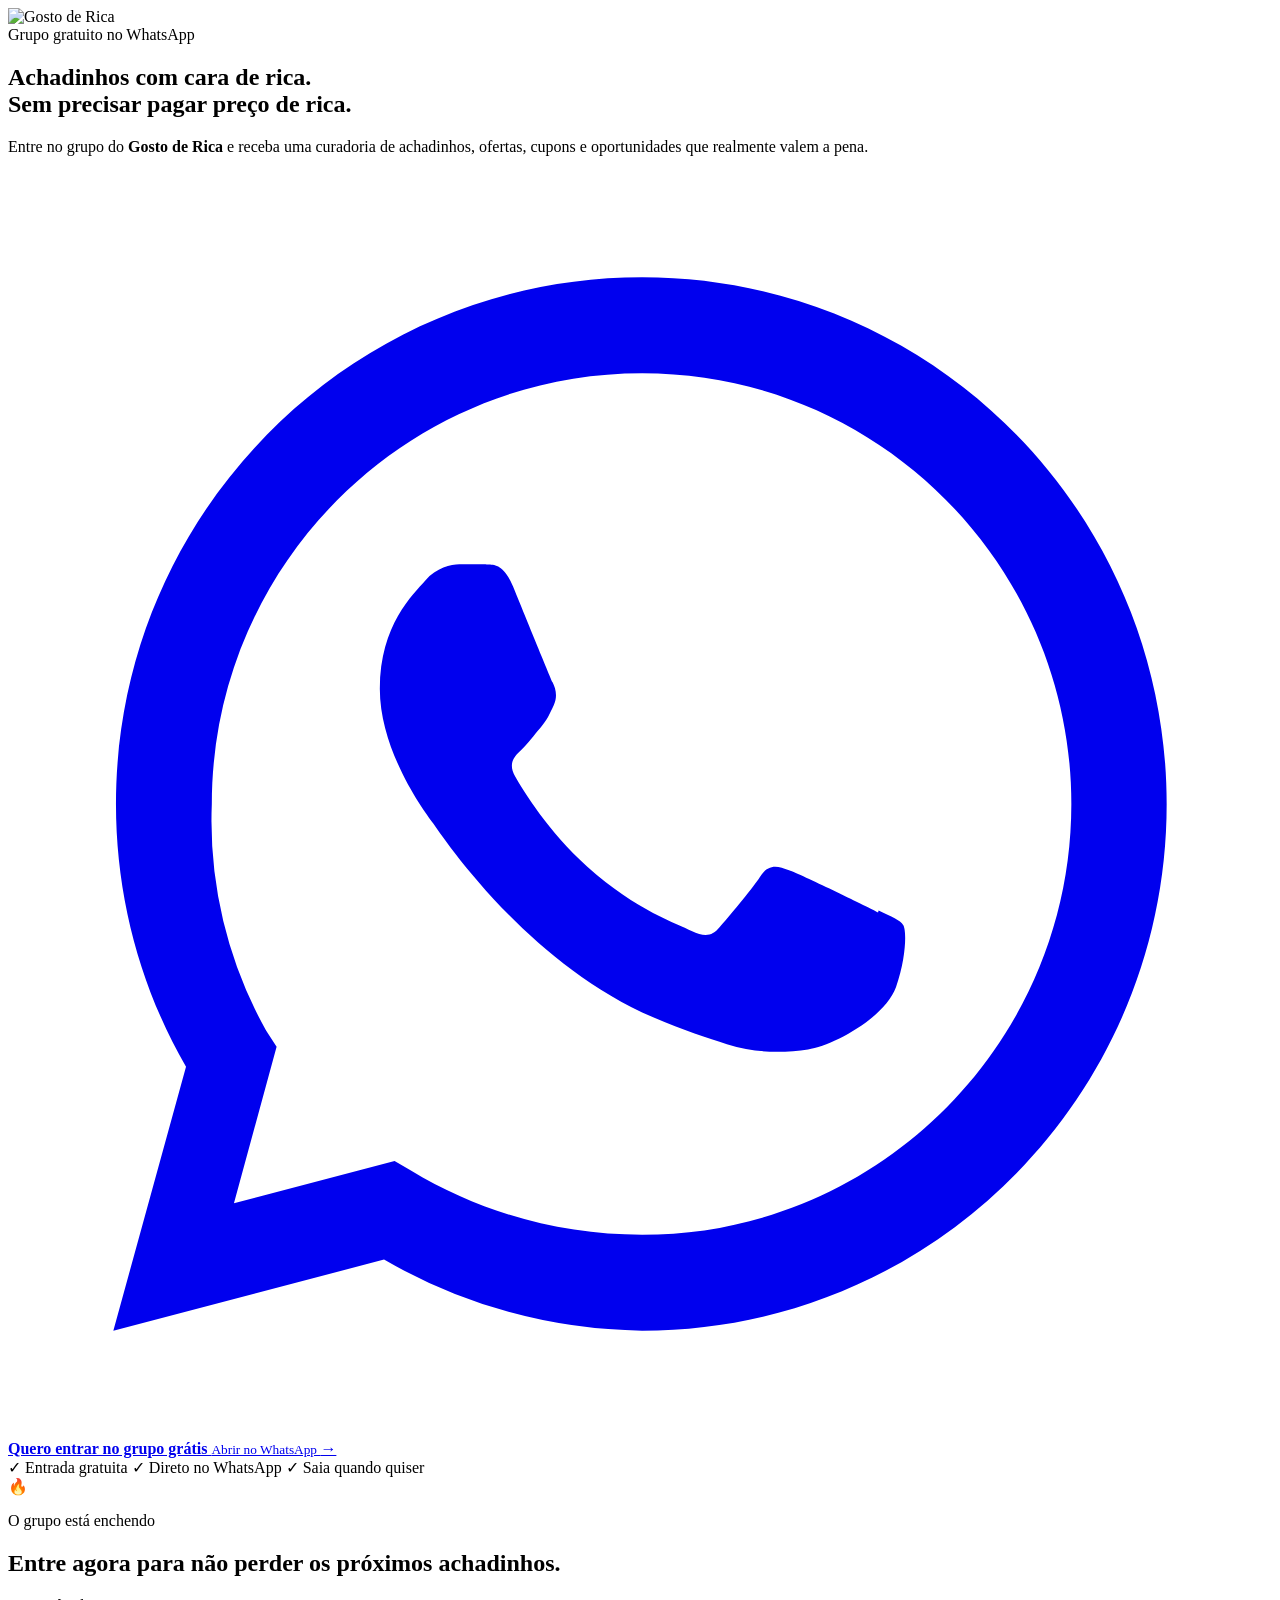
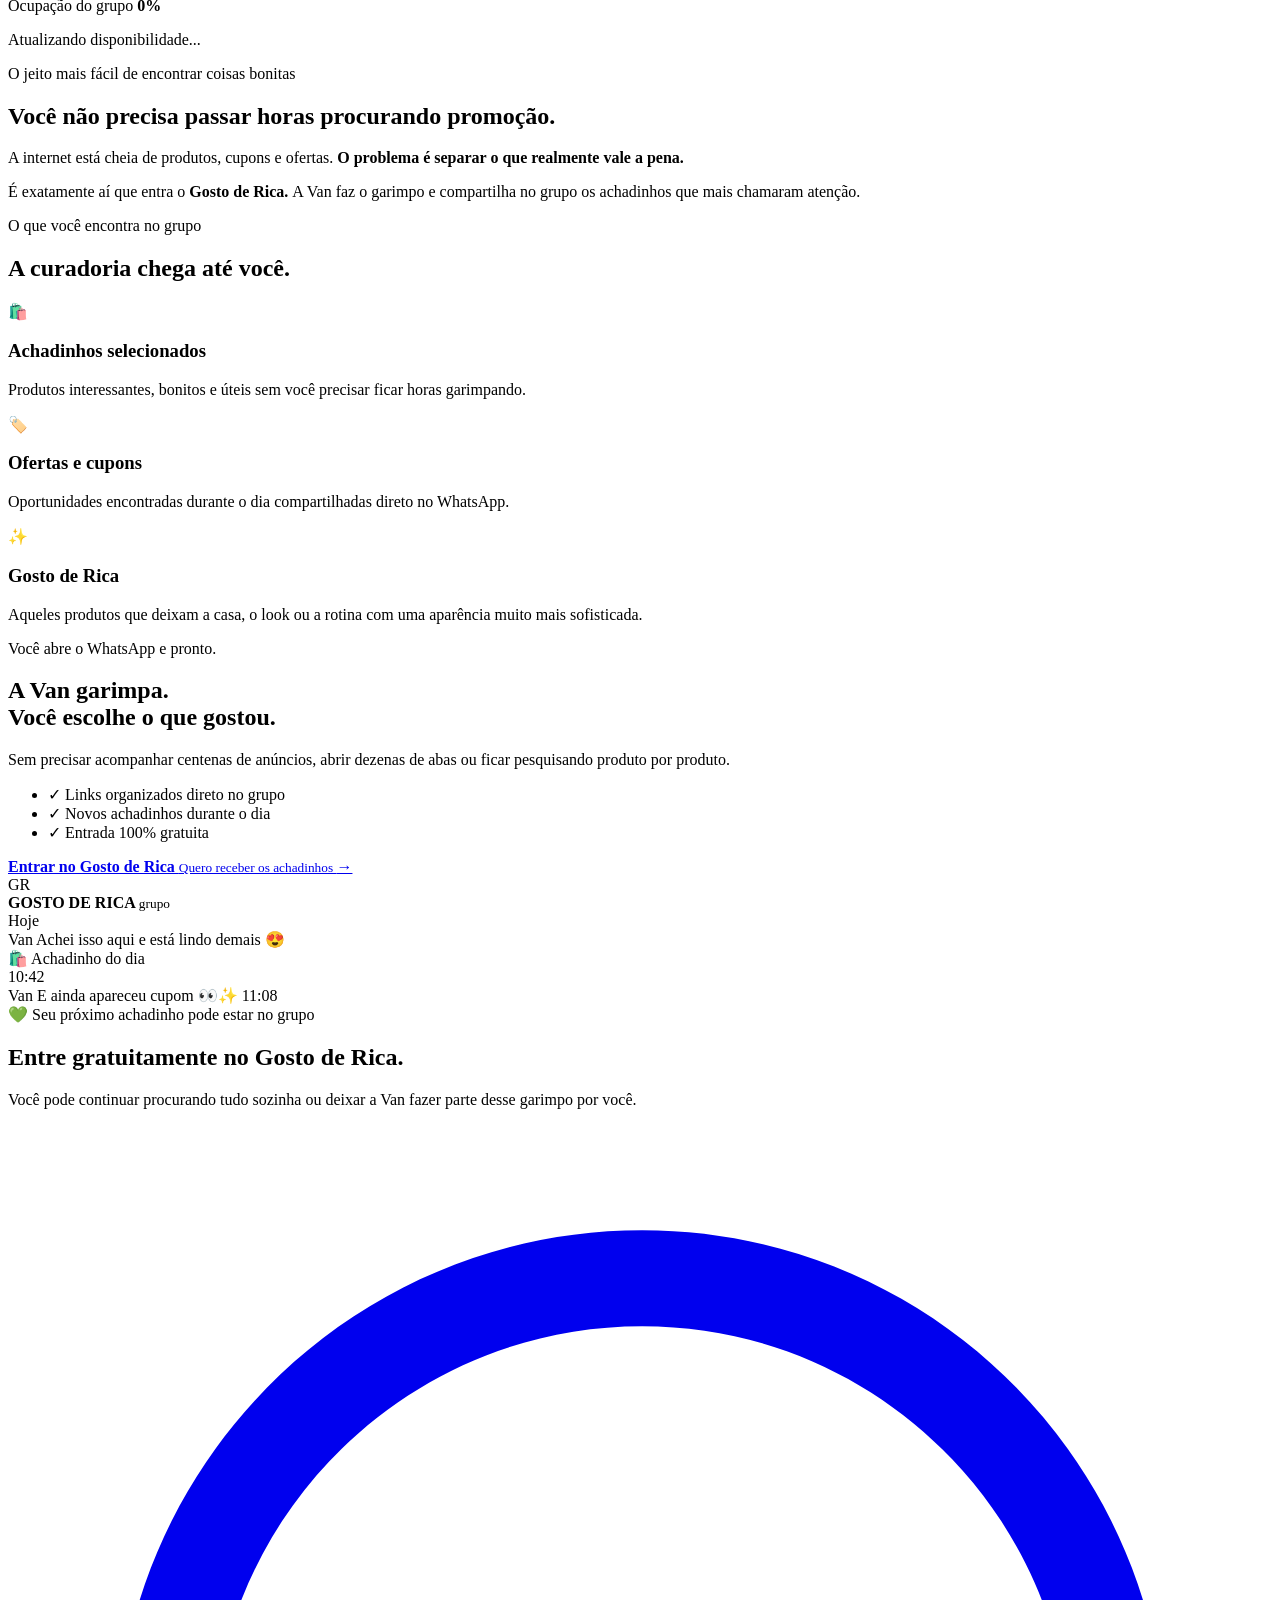
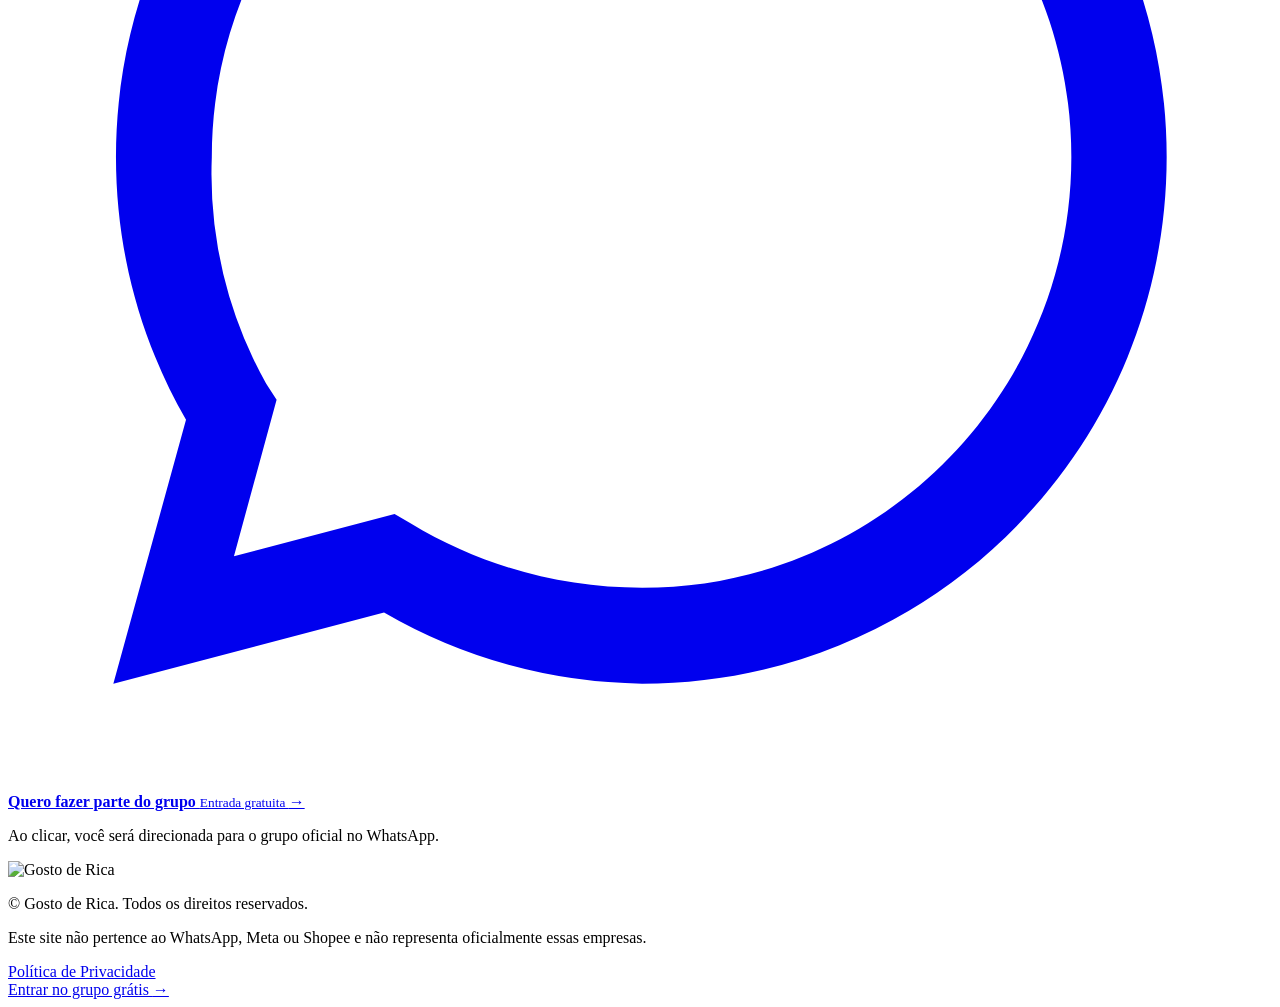
==== index.html @ 593478a7 "Create index.html" ====
<!DOCTYPE html>
<html lang="pt-BR">

<head>
  <meta charset="UTF-8">

  <meta
    name="viewport"
    content="width=device-width, initial-scale=1.0, viewport-fit=cover"
  >

  <title>Gosto de Rica | Achadinhos e Ofertas no WhatsApp</title>

  <meta
    name="description"
    content="Entre gratuitamente no grupo Gosto de Rica e receba achadinhos, ofertas, cupons e produtos selecionados direto no WhatsApp."
  >

  <meta
    name="robots"
    content="index, follow"
  >

  <meta
    name="theme-color"
    content="#1f4d38"
  >

  <!-- =====================================================
       OPEN GRAPH
  ====================================================== -->

  <meta
    property="og:title"
    content="Gosto de Rica | Achadinhos com cara de rica"
  >

  <meta
    property="og:description"
    content="Entre gratuitamente no grupo e receba achadinhos, ofertas e oportunidades direto no WhatsApp."
  >

  <meta
    property="og:type"
    content="website"
  >

  <meta
    property="og:image"
    content="assets/og-image.webp"
  >

  <!-- =====================================================
       FAVICON
  ====================================================== -->

  <link
    rel="icon"
    type="image/png"
    href="assets/favicon.png"
  >

  <!-- =====================================================
       FONTES
  ====================================================== -->

  <link
    rel="preconnect"
    href="https://fonts.googleapis.com"
  >

  <link
    rel="preconnect"
    href="https://fonts.gstatic.com"
    crossorigin
  >

  <link
    href="https://fonts.googleapis.com/css2?family=DM+Sans:wght@400;500;600;700&family=Playfair+Display:wght@600;700&display=swap"
    rel="stylesheet"
  >

  <!-- =====================================================
       CSS
  ====================================================== -->

  <link
    rel="stylesheet"
    href="style.css"
  >

  <!-- =====================================================
       META PIXEL
       O ID será preenchido pelo script.js/config.js
  ====================================================== -->

  <script>
    window.metaPixelInitialized = false;

    window.initializeMetaPixel = function (pixelId) {

      if (
        !pixelId ||
        pixelId === "SEU_PIXEL_ID" ||
        window.metaPixelInitialized
      ) {
        return;
      }

      !function (f, b, e, v, n, t, s) {

        if (f.fbq) return;

        n = f.fbq = function () {

          n.callMethod
            ? n.callMethod.apply(n, arguments)
            : n.queue.push(arguments);

        };

        if (!f._fbq) {
          f._fbq = n;
        }

        n.push = n;

        n.loaded = true;

        n.version = "2.0";

        n.queue = [];

        t = b.createElement(e);

        t.async = true;

        t.src = v;

        s = b.getElementsByTagName(e)[0];

        s.parentNode.insertBefore(t, s);

      }(
        window,
        document,
        "script",
        "https://connect.facebook.net/en_US/fbevents.js"
      );

      fbq("init", pixelId);

      fbq("track", "PageView");

      window.metaPixelInitialized = true;
    };
  </script>

</head>


<body>


  <!-- =====================================================
       BACKGROUND DECORATIVO
  ====================================================== -->

  <div
    class="page-background"
    aria-hidden="true"
  >

    <div class="background-orb background-orb-one"></div>

    <div class="background-orb background-orb-two"></div>

  </div>



  <!-- =====================================================
       HERO
  ====================================================== -->

  <main>


    <section
      class="hero"
      id="inicio"
    >


      <div class="container hero-container">


        <!-- LOGO / MARCA -->

        <div class="brand">

          <img
            src="assets/logo.webp"
            alt="Gosto de Rica"
            class="brand-logo"
          >

        </div>



        <!-- BADGE -->

        <div class="hero-badge">

          <span class="hero-badge-dot"></span>

          Grupo gratuito no WhatsApp

        </div>



        <!-- HEADLINE -->

        <h1 class="hero-title">

          Achadinhos com

          <span>
            cara de rica.
          </span>

          <br>

          Sem precisar pagar preço de rica.

        </h1>



        <!-- SUBHEADLINE -->

        <p class="hero-description">

          Entre no grupo do

          <strong>
            Gosto de Rica
          </strong>

          e receba uma curadoria de achadinhos, ofertas, cupons e oportunidades
          que realmente valem a pena.

        </p>



        <!-- CTA PRINCIPAL -->

        <div class="hero-cta-wrapper">

          <a
            href="#"
            class="cta-button whatsapp-button"
            data-whatsapp-cta
            data-cta-location="hero"
          >

            <span class="cta-icon">

              <svg
                viewBox="0 0 24 24"
                aria-hidden="true"
              >

                <path
                  fill="currentColor"
                  d="M12.04 2C6.52 2 2.05 6.48 2.05 12c0 1.76.46 3.48 1.33 4.99L2 22l5.14-1.35A9.96 9.96 0 0 0 12.04 22C17.56 22 22 17.52 22 12S17.56 2 12.04 2Zm0 18.18c-1.55 0-3.07-.42-4.39-1.22l-.31-.18-3.05.8.81-2.97-.2-.31A8.14 8.14 0 0 1 3.87 12c0-4.51 3.66-8.18 8.17-8.18 4.5 0 8.15 3.67 8.15 8.18 0 4.51-3.65 8.18-8.15 8.18Zm4.48-6.12c-.25-.13-1.46-.72-1.69-.8-.22-.09-.39-.13-.55.12-.16.25-.63.8-.77.96-.14.17-.28.19-.53.07-.25-.13-1.04-.38-1.98-1.22-.73-.65-1.23-1.46-1.37-1.71-.14-.25-.02-.38.11-.5.11-.11.25-.29.37-.43.13-.15.17-.25.25-.42.08-.17.04-.32-.02-.44-.06-.13-.55-1.33-.75-1.82-.2-.48-.4-.41-.55-.42h-.47c-.16 0-.43.06-.65.31-.22.25-.86.84-.86 2.05s.88 2.38 1 2.54c.13.17 1.73 2.64 4.19 3.7.59.25 1.04.4 1.4.51.59.19 1.12.16 1.54.1.47-.07 1.46-.6 1.67-1.18.2-.58.2-1.08.14-1.18-.06-.1-.22-.16-.47-.28Z"
                />

              </svg>

            </span>

            <span class="cta-copy">

              <strong>
                Quero entrar no grupo grátis
              </strong>

              <small>
                Abrir no WhatsApp
              </small>

            </span>

            <span class="cta-arrow">
              →
            </span>

          </a>

        </div>



        <!-- SEGURANÇA -->

        <div class="hero-trust">

          <span>
            ✓ Entrada gratuita
          </span>

          <span>
            ✓ Direto no WhatsApp
          </span>

          <span>
            ✓ Saia quando quiser
          </span>

        </div>


      </div>

    </section>




    <!-- =====================================================
         ESCASSEZ / OCUPAÇÃO
    ====================================================== -->

    <section
      class="scarcity-section"
      id="vagas"
    >

      <div class="container">

        <div class="scarcity-card">


          <div class="scarcity-top">


            <div class="scarcity-icon">

              🔥

            </div>


            <div class="scarcity-copy">

              <p class="scarcity-eyebrow">

                O grupo está enchendo

              </p>

              <h2
                class="scarcity-title"
                id="scarcityTitle"
              >

                Entre agora para não perder os próximos achadinhos.

              </h2>

            </div>


          </div>



          <div class="occupancy">


            <div class="occupancy-header">

              <span>
                Ocupação do grupo
              </span>

              <strong id="occupancyPercentage">

                0%

              </strong>

            </div>



            <div
              class="occupancy-track"
              aria-label="Ocupação do grupo"
            >

              <div
                class="occupancy-progress"
                id="occupancyProgress"
              ></div>

            </div>



            <p
              class="occupancy-text"
              id="occupancyText"
            >

              Atualizando disponibilidade...

            </p>


          </div>


        </div>

      </div>

    </section>




    <!-- =====================================================
         PROBLEMA
    ====================================================== -->

    <section class="section section-problem">

      <div class="container narrow-container">


        <span class="section-eyebrow">

          O jeito mais fácil de encontrar coisas bonitas

        </span>


        <h2 class="section-title">

          Você não precisa passar horas procurando promoção.

        </h2>


        <p class="section-description">

          A internet está cheia de produtos, cupons e ofertas.

          <strong>
            O problema é separar o que realmente vale a pena.
          </strong>

        </p>


        <p class="section-description">

          É exatamente aí que entra o

          <strong>
            Gosto de Rica.
          </strong>

          A Van faz o garimpo e compartilha no grupo os achadinhos que mais
          chamaram atenção.

        </p>


      </div>

    </section>




    <!-- =====================================================
         BENEFÍCIOS
    ====================================================== -->

    <section
      class="section section-benefits"
      id="beneficios"
    >

      <div class="container">


        <div class="section-heading">

          <span class="section-eyebrow">

            O que você encontra no grupo

          </span>


          <h2 class="section-title">

            A curadoria chega até você.

          </h2>

        </div>



        <div class="benefits-grid">


          <!-- BENEFÍCIO 1 -->

          <article class="benefit-card">

            <div class="benefit-icon">

              🛍️

            </div>

            <h3>

              Achadinhos selecionados

            </h3>

            <p>

              Produtos interessantes, bonitos e úteis sem você precisar ficar
              horas garimpando.

            </p>

          </article>



          <!-- BENEFÍCIO 2 -->

          <article class="benefit-card">

            <div class="benefit-icon">

              🏷️

            </div>

            <h3>

              Ofertas e cupons

            </h3>

            <p>

              Oportunidades encontradas durante o dia compartilhadas direto no
              WhatsApp.

            </p>

          </article>



          <!-- BENEFÍCIO 3 -->

          <article class="benefit-card">

            <div class="benefit-icon">

              ✨

            </div>

            <h3>

              Gosto de Rica

            </h3>

            <p>

              Aqueles produtos que deixam a casa, o look ou a rotina com uma
              aparência muito mais sofisticada.

            </p>

          </article>


        </div>


      </div>

    </section>




    <!-- =====================================================
         EXPERIÊNCIA
    ====================================================== -->

    <section class="section section-experience">

      <div class="container">


        <div class="experience-card">


          <div class="experience-content">


            <span class="section-eyebrow">

              Você abre o WhatsApp e pronto.

            </span>


            <h2>

              A Van garimpa.

              <br>

              Você escolhe o que gostou.

            </h2>


            <p>

              Sem precisar acompanhar centenas de anúncios, abrir dezenas de
              abas ou ficar pesquisando produto por produto.

            </p>


            <ul class="experience-list">

              <li>

                <span>
                  ✓
                </span>

                Links organizados direto no grupo

              </li>

              <li>

                <span>
                  ✓
                </span>

                Novos achadinhos durante o dia

              </li>

              <li>

                <span>
                  ✓
                </span>

                Entrada 100% gratuita

              </li>

            </ul>


            <a
              href="#"
              class="cta-button cta-button-secondary whatsapp-button"
              data-whatsapp-cta
              data-cta-location="middle"
            >

              <span class="cta-copy">

                <strong>
                  Entrar no Gosto de Rica
                </strong>

                <small>
                  Quero receber os achadinhos
                </small>

              </span>

              <span class="cta-arrow">
                →
              </span>

            </a>


          </div>



          <div class="experience-visual">


            <div class="phone-mockup">


              <div class="phone-top">

                <div class="phone-avatar">

                  GR

                </div>


                <div>

                  <strong>

                    GOSTO DE RICA

                  </strong>

                  <small>

                    grupo

                  </small>

                </div>

              </div>



              <div class="phone-chat">


                <div class="chat-date">

                  Hoje

                </div>


                <div class="chat-message">

                  <span class="chat-author">

                    Van

                  </span>

                  Achei isso aqui e está lindo demais 😍

                  <div class="chat-product">

                    🛍️ Achadinho do dia

                  </div>

                  <span class="chat-time">

                    10:42

                  </span>

                </div>



                <div class="chat-message">

                  <span class="chat-author">

                    Van

                  </span>

                  E ainda apareceu cupom 👀✨

                  <span class="chat-time">

                    11:08

                  </span>

                </div>


              </div>


            </div>


          </div>


        </div>


      </div>

    </section>




    <!-- =====================================================
         CTA FINAL
    ====================================================== -->

    <section
      class="section final-cta-section"
      id="entrar"
    >

      <div class="container narrow-container">


        <div class="final-cta-card">


          <span class="final-cta-icon">

            💚

          </span>


          <span class="section-eyebrow">

            Seu próximo achadinho pode estar no grupo

          </span>


          <h2>

            Entre gratuitamente no

            <span>
              Gosto de Rica.
            </span>

          </h2>


          <p>

            Você pode continuar procurando tudo sozinha ou deixar a Van fazer
            parte desse garimpo por você.

          </p>



          <a
            href="#"
            class="cta-button whatsapp-button"
            data-whatsapp-cta
            data-cta-location="final"
          >

            <span class="cta-icon">

              <svg
                viewBox="0 0 24 24"
                aria-hidden="true"
              >

                <path
                  fill="currentColor"
                  d="M12.04 2C6.52 2 2.05 6.48 2.05 12c0 1.76.46 3.48 1.33 4.99L2 22l5.14-1.35A9.96 9.96 0 0 0 12.04 22C17.56 22 22 17.52 22 12S17.56 2 12.04 2Zm0 18.18c-1.55 0-3.07-.42-4.39-1.22l-.31-.18-3.05.8.81-2.97-.2-.31A8.14 8.14 0 0 1 3.87 12c0-4.51 3.66-8.18 8.17-8.18 4.5 0 8.15 3.67 8.15 8.18 0 4.51-3.65 8.18-8.15 8.18Z"
                />

              </svg>

            </span>


            <span class="cta-copy">

              <strong>

                Quero fazer parte do grupo

              </strong>

              <small>

                Entrada gratuita

              </small>

            </span>


            <span class="cta-arrow">

              →

            </span>

          </a>


          <p class="cta-disclaimer">

            Ao clicar, você será direcionada para o grupo oficial no WhatsApp.

          </p>


        </div>


      </div>

    </section>


  </main>




  <!-- =====================================================
       FOOTER
  ====================================================== -->

  <footer class="footer">

    <div class="container footer-container">


      <div class="footer-brand">

        <img
          src="assets/logo.webp"
          alt="Gosto de Rica"
        >

      </div>


      <p>

        © <span id="currentYear"></span> Gosto de Rica.

        Todos os direitos reservados.

      </p>


      <p class="footer-disclaimer">

        Este site não pertence ao WhatsApp, Meta ou Shopee e não representa
        oficialmente essas empresas.

      </p>


      <a
        href="privacidade.html"
        class="footer-link"
      >

        Política de Privacidade

      </a>


    </div>

  </footer>




  <!-- =====================================================
       CTA FLUTUANTE MOBILE
  ====================================================== -->

  <div
    class="floating-cta"
    id="floatingCta"
  >

    <a
      href="#"
      class="floating-cta-button whatsapp-button"
      data-whatsapp-cta
      data-cta-location="floating"
    >

      <span>

        Entrar no grupo grátis

      </span>

      <strong>

        →

      </strong>

    </a>

  </div>




  <!-- =====================================================
       NOSCRIPT
  ====================================================== -->

  <noscript>

    <div class="noscript-message">

      Para acessar todos os recursos desta página, ative o JavaScript no seu
      navegador.

    </div>

  </noscript>




  <!-- =====================================================
       CONFIGURAÇÃO
  ====================================================== -->

  <script src="config.js"></script>



  <!-- =====================================================
       SCRIPT PRINCIPAL
  ====================================================== -->

  <script src="script.js"></script>


</body>

</html>
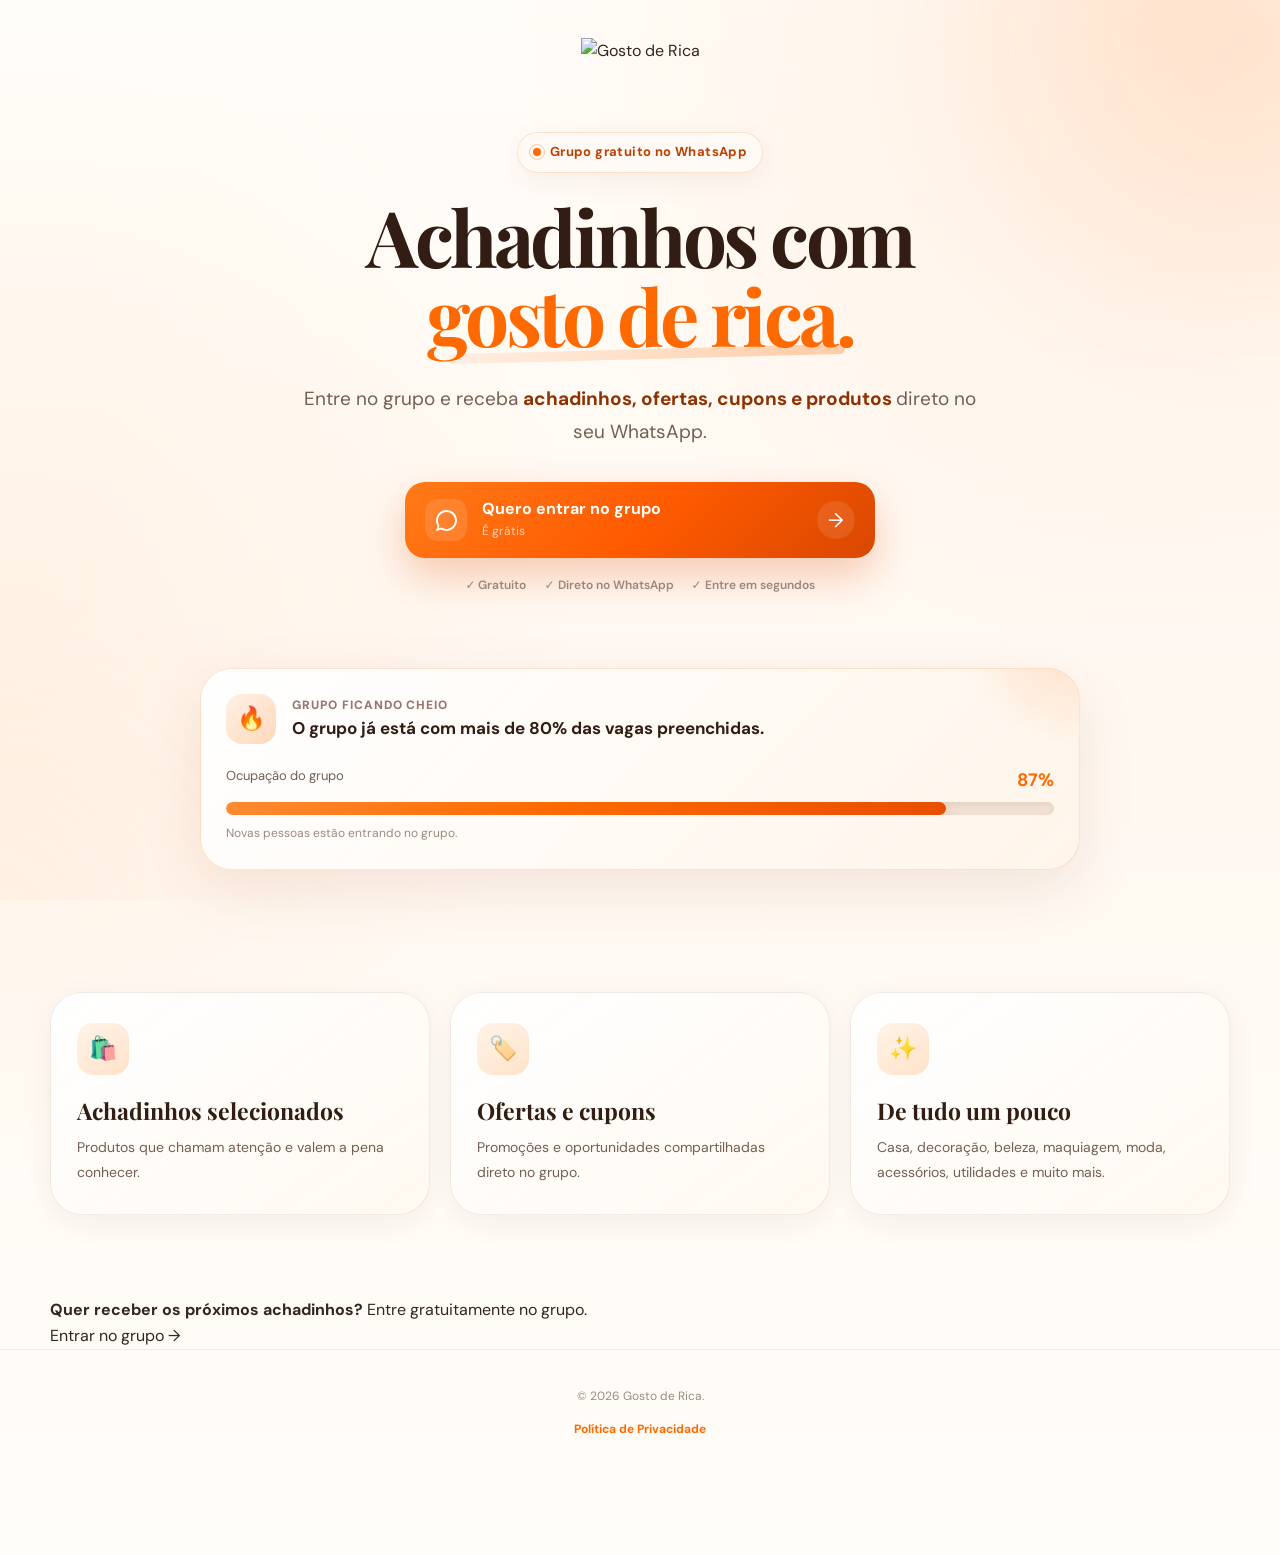
==== commit 86cee346: "Update index.html" ====
--- a/index.html
+++ b/index.html
@@ -2,6 +2,7 @@
 <html lang="pt-BR">
 
 <head>
+
   <meta charset="UTF-8">
 
   <meta
@@ -9,11 +10,11 @@
     content="width=device-width, initial-scale=1.0, viewport-fit=cover"
   >
 
-  <title>Gosto de Rica | Achadinhos e Ofertas no WhatsApp</title>
+  <title>Gosto de Rica | Achadinhos no WhatsApp</title>
 
   <meta
     name="description"
-    content="Entre gratuitamente no grupo Gosto de Rica e receba achadinhos, ofertas, cupons e produtos selecionados direto no WhatsApp."
+    content="Entre gratuitamente no grupo Gosto de Rica e receba achadinhos, ofertas, cupons e produtos direto no WhatsApp."
   >
 
   <meta
@@ -23,21 +24,19 @@
 
   <meta
     name="theme-color"
-    content="#1f4d38"
-  >
-
-  <!-- =====================================================
-       OPEN GRAPH
-  ====================================================== -->
+    content="#ff6a00"
+  >
+
+  <!-- OPEN GRAPH -->
 
   <meta
     property="og:title"
-    content="Gosto de Rica | Achadinhos com cara de rica"
+    content="Gosto de Rica | Achadinhos no WhatsApp"
   >
 
   <meta
     property="og:description"
-    content="Entre gratuitamente no grupo e receba achadinhos, ofertas e oportunidades direto no WhatsApp."
+    content="Achadinhos, ofertas, cupons e produtos direto no WhatsApp."
   >
 
   <meta
@@ -50,9 +49,8 @@
     content="assets/og-image.webp"
   >
 
-  <!-- =====================================================
-       FAVICON
-  ====================================================== -->
+
+  <!-- FAVICON -->
 
   <link
     rel="icon"
@@ -60,9 +58,8 @@
     href="assets/favicon.png"
   >
 
-  <!-- =====================================================
-       FONTES
-  ====================================================== -->
+
+  <!-- FONTES -->
 
   <link
     rel="preconnect"
@@ -80,21 +77,19 @@
     rel="stylesheet"
   >
 
-  <!-- =====================================================
-       CSS
-  ====================================================== -->
+
+  <!-- CSS -->
 
   <link
     rel="stylesheet"
     href="style.css"
   >
 
-  <!-- =====================================================
-       META PIXEL
-       O ID será preenchido pelo script.js/config.js
-  ====================================================== -->
+
+  <!-- META PIXEL -->
 
   <script>
+
     window.metaPixelInitialized = false;
 
     window.initializeMetaPixel = function (pixelId) {
@@ -124,17 +119,12 @@
         }
 
         n.push = n;
-
         n.loaded = true;
-
         n.version = "2.0";
-
         n.queue = [];
 
         t = b.createElement(e);
-
         t.async = true;
-
         t.src = v;
 
         s = b.getElementsByTagName(e)[0];
@@ -149,11 +139,12 @@
       );
 
       fbq("init", pixelId);
-
       fbq("track", "PageView");
 
       window.metaPixelInitialized = true;
+
     };
+
   </script>
 
 </head>
@@ -162,9 +153,7 @@
 <body>
 
 
-  <!-- =====================================================
-       BACKGROUND DECORATIVO
-  ====================================================== -->
+  <!-- BACKGROUND -->
 
   <div
     class="page-background"
@@ -172,30 +161,28 @@
   >
 
     <div class="background-orb background-orb-one"></div>
-
     <div class="background-orb background-orb-two"></div>
 
   </div>
 
 
 
-  <!-- =====================================================
-       HERO
-  ====================================================== -->
-
   <main>
 
 
+    <!-- =====================================================
+         HERO
+    ====================================================== -->
+
     <section
-      class="hero"
+      class="hero hero-compact"
       id="inicio"
     >
 
-
       <div class="container hero-container">
 
 
-        <!-- LOGO / MARCA -->
+        <!-- LOGO -->
 
         <div class="brand">
 
@@ -228,35 +215,30 @@
           Achadinhos com
 
           <span>
-            cara de rica.
+            gosto de rica.
           </span>
 
-          <br>
-
-          Sem precisar pagar preço de rica.
-
         </h1>
 
 
 
-        <!-- SUBHEADLINE -->
+        <!-- DESCRIÇÃO -->
 
         <p class="hero-description">
 
-          Entre no grupo do
+          Entre no grupo e receba
 
           <strong>
-            Gosto de Rica
+            achadinhos, ofertas, cupons e produtos
           </strong>
 
-          e receba uma curadoria de achadinhos, ofertas, cupons e oportunidades
-          que realmente valem a pena.
+          direto no seu WhatsApp.
 
         </p>
 
 
 
-        <!-- CTA PRINCIPAL -->
+        <!-- CTA -->
 
         <div class="hero-cta-wrapper">
 
@@ -276,24 +258,26 @@
 
                 <path
                   fill="currentColor"
-                  d="M12.04 2C6.52 2 2.05 6.48 2.05 12c0 1.76.46 3.48 1.33 4.99L2 22l5.14-1.35A9.96 9.96 0 0 0 12.04 22C17.56 22 22 17.52 22 12S17.56 2 12.04 2Zm0 18.18c-1.55 0-3.07-.42-4.39-1.22l-.31-.18-3.05.8.81-2.97-.2-.31A8.14 8.14 0 0 1 3.87 12c0-4.51 3.66-8.18 8.17-8.18 4.5 0 8.15 3.67 8.15 8.18 0 4.51-3.65 8.18-8.15 8.18Zm4.48-6.12c-.25-.13-1.46-.72-1.69-.8-.22-.09-.39-.13-.55.12-.16.25-.63.8-.77.96-.14.17-.28.19-.53.07-.25-.13-1.04-.38-1.98-1.22-.73-.65-1.23-1.46-1.37-1.71-.14-.25-.02-.38.11-.5.11-.11.25-.29.37-.43.13-.15.17-.25.25-.42.08-.17.04-.32-.02-.44-.06-.13-.55-1.33-.75-1.82-.2-.48-.4-.41-.55-.42h-.47c-.16 0-.43.06-.65.31-.22.25-.86.84-.86 2.05s.88 2.38 1 2.54c.13.17 1.73 2.64 4.19 3.7.59.25 1.04.4 1.4.51.59.19 1.12.16 1.54.1.47-.07 1.46-.6 1.67-1.18.2-.58.2-1.08.14-1.18-.06-.1-.22-.16-.47-.28Z"
+                  d="M12.04 2C6.52 2 2.05 6.48 2.05 12c0 1.76.46 3.48 1.33 4.99L2 22l5.14-1.35A9.96 9.96 0 0 0 12.04 22C17.56 22 22 17.52 22 12S17.56 2 12.04 2Zm0 18.18c-1.55 0-3.07-.42-4.39-1.22l-.31-.18-3.05.8.81-2.97-.2-.31A8.14 8.14 0 0 1 3.87 12c0-4.51 3.66-8.18 8.17-8.18 4.5 0 8.15 3.67 8.15 8.18 0 4.51-3.65 8.18-8.15 8.18Z"
                 />
 
               </svg>
 
             </span>
 
+
             <span class="cta-copy">
 
               <strong>
-                Quero entrar no grupo grátis
+                Quero entrar no grupo
               </strong>
 
               <small>
-                Abrir no WhatsApp
+                É grátis
               </small>
 
             </span>
+
 
             <span class="cta-arrow">
               →
@@ -305,21 +289,13 @@
 
 
 
-        <!-- SEGURANÇA -->
-
         <div class="hero-trust">
 
-          <span>
-            ✓ Entrada gratuita
-          </span>
-
-          <span>
-            ✓ Direto no WhatsApp
-          </span>
-
-          <span>
-            ✓ Saia quando quiser
-          </span>
+          <span>✓ Gratuito</span>
+
+          <span>✓ Direto no WhatsApp</span>
+
+          <span>✓ Entre em segundos</span>
 
         </div>
 
@@ -330,9 +306,8 @@
 
 
 
-
     <!-- =====================================================
-         ESCASSEZ / OCUPAÇÃO
+         OCUPAÇÃO
     ====================================================== -->
 
     <section
@@ -349,9 +324,7 @@
 
 
             <div class="scarcity-icon">
-
               🔥
-
             </div>
 
 
@@ -359,16 +332,17 @@
 
               <p class="scarcity-eyebrow">
 
-                O grupo está enchendo
+                Grupo ficando cheio
 
               </p>
+
 
               <h2
                 class="scarcity-title"
                 id="scarcityTitle"
               >
 
-                Entre agora para não perder os próximos achadinhos.
+                Entre enquanto o grupo ainda está aberto.
 
               </h2>
 
@@ -395,7 +369,6 @@
               </strong>
 
             </div>
-
 
 
             <div
@@ -411,13 +384,12 @@
             </div>
 
 
-
             <p
               class="occupancy-text"
               id="occupancyText"
             >
 
-              Atualizando disponibilidade...
+              Novas pessoas estão entrando no grupo.
 
             </p>
 
@@ -433,517 +405,144 @@
 
 
 
-
     <!-- =====================================================
-         PROBLEMA
+         O QUE TEM NO GRUPO
     ====================================================== -->
 
-    <section class="section section-problem">
-
-      <div class="container narrow-container">
-
-
-        <span class="section-eyebrow">
-
-          O jeito mais fácil de encontrar coisas bonitas
-
-        </span>
-
-
-        <h2 class="section-title">
-
-          Você não precisa passar horas procurando promoção.
-
-        </h2>
-
-
-        <p class="section-description">
-
-          A internet está cheia de produtos, cupons e ofertas.
-
-          <strong>
-            O problema é separar o que realmente vale a pena.
-          </strong>
-
-        </p>
-
-
-        <p class="section-description">
-
-          É exatamente aí que entra o
-
-          <strong>
-            Gosto de Rica.
-          </strong>
-
-          A Van faz o garimpo e compartilha no grupo os achadinhos que mais
-          chamaram atenção.
-
-        </p>
-
-
-      </div>
-
-    </section>
-
-
-
-
-    <!-- =====================================================
-         BENEFÍCIOS
-    ====================================================== -->
-
     <section
-      class="section section-benefits"
+      class="section section-benefits compact-benefits"
       id="beneficios"
     >
 
       <div class="container">
 
 
-        <div class="section-heading">
-
-          <span class="section-eyebrow">
-
-            O que você encontra no grupo
-
-          </span>
-
-
-          <h2 class="section-title">
-
-            A curadoria chega até você.
-
-          </h2>
+        <div class="benefits-grid">
+
+
+          <!-- 1 -->
+
+          <article class="benefit-card">
+
+            <div class="benefit-icon">
+              🛍️
+            </div>
+
+            <h3>
+              Achadinhos selecionados
+            </h3>
+
+            <p>
+
+              Produtos que chamam atenção e valem a pena conhecer.
+
+            </p>
+
+          </article>
+
+
+
+          <!-- 2 -->
+
+          <article class="benefit-card">
+
+            <div class="benefit-icon">
+              🏷️
+            </div>
+
+            <h3>
+              Ofertas e cupons
+            </h3>
+
+            <p>
+
+              Promoções e oportunidades compartilhadas direto no grupo.
+
+            </p>
+
+          </article>
+
+
+
+          <!-- 3 -->
+
+          <article class="benefit-card">
+
+            <div class="benefit-icon">
+              ✨
+            </div>
+
+            <h3>
+              De tudo um pouco
+            </h3>
+
+            <p>
+
+              Casa, decoração, beleza, maquiagem, moda, acessórios, utilidades
+              e muito mais.
+
+            </p>
+
+          </article>
+
 
         </div>
 
 
-
-        <div class="benefits-grid">
-
-
-          <!-- BENEFÍCIO 1 -->
-
-          <article class="benefit-card">
-
-            <div class="benefit-icon">
-
-              🛍️
-
-            </div>
-
-            <h3>
-
-              Achadinhos selecionados
-
-            </h3>
-
-            <p>
-
-              Produtos interessantes, bonitos e úteis sem você precisar ficar
-              horas garimpando.
-
-            </p>
-
-          </article>
-
-
-
-          <!-- BENEFÍCIO 2 -->
-
-          <article class="benefit-card">
-
-            <div class="benefit-icon">
-
-              🏷️
-
-            </div>
-
-            <h3>
-
-              Ofertas e cupons
-
-            </h3>
-
-            <p>
-
-              Oportunidades encontradas durante o dia compartilhadas direto no
-              WhatsApp.
-
-            </p>
-
-          </article>
-
-
-
-          <!-- BENEFÍCIO 3 -->
-
-          <article class="benefit-card">
-
-            <div class="benefit-icon">
-
-              ✨
-
-            </div>
-
-            <h3>
-
-              Gosto de Rica
-
-            </h3>
-
-            <p>
-
-              Aqueles produtos que deixam a casa, o look ou a rotina com uma
-              aparência muito mais sofisticada.
-
-            </p>
-
-          </article>
-
-
-        </div>
-
-
       </div>
 
     </section>
 
 
 
-
     <!-- =====================================================
-         EXPERIÊNCIA
+         CTA FINAL PEQUENO
     ====================================================== -->
 
-    <section class="section section-experience">
+    <section class="compact-final-section">
 
       <div class="container">
 
-
-        <div class="experience-card">
-
-
-          <div class="experience-content">
-
-
-            <span class="section-eyebrow">
-
-              Você abre o WhatsApp e pronto.
-
+        <div class="compact-final-card">
+
+
+          <div class="compact-final-copy">
+
+            <strong>
+              Quer receber os próximos achadinhos?
+            </strong>
+
+            <span>
+              Entre gratuitamente no grupo.
             </span>
 
-
-            <h2>
-
-              A Van garimpa.
-
-              <br>
-
-              Você escolhe o que gostou.
-
-            </h2>
-
-
-            <p>
-
-              Sem precisar acompanhar centenas de anúncios, abrir dezenas de
-              abas ou ficar pesquisando produto por produto.
-
-            </p>
-
-
-            <ul class="experience-list">
-
-              <li>
-
-                <span>
-                  ✓
-                </span>
-
-                Links organizados direto no grupo
-
-              </li>
-
-              <li>
-
-                <span>
-                  ✓
-                </span>
-
-                Novos achadinhos durante o dia
-
-              </li>
-
-              <li>
-
-                <span>
-                  ✓
-                </span>
-
-                Entrada 100% gratuita
-
-              </li>
-
-            </ul>
-
-
-            <a
-              href="#"
-              class="cta-button cta-button-secondary whatsapp-button"
-              data-whatsapp-cta
-              data-cta-location="middle"
-            >
-
-              <span class="cta-copy">
-
-                <strong>
-                  Entrar no Gosto de Rica
-                </strong>
-
-                <small>
-                  Quero receber os achadinhos
-                </small>
-
-              </span>
-
-              <span class="cta-arrow">
-                →
-              </span>
-
-            </a>
-
-
           </div>
-
-
-
-          <div class="experience-visual">
-
-
-            <div class="phone-mockup">
-
-
-              <div class="phone-top">
-
-                <div class="phone-avatar">
-
-                  GR
-
-                </div>
-
-
-                <div>
-
-                  <strong>
-
-                    GOSTO DE RICA
-
-                  </strong>
-
-                  <small>
-
-                    grupo
-
-                  </small>
-
-                </div>
-
-              </div>
-
-
-
-              <div class="phone-chat">
-
-
-                <div class="chat-date">
-
-                  Hoje
-
-                </div>
-
-
-                <div class="chat-message">
-
-                  <span class="chat-author">
-
-                    Van
-
-                  </span>
-
-                  Achei isso aqui e está lindo demais 😍
-
-                  <div class="chat-product">
-
-                    🛍️ Achadinho do dia
-
-                  </div>
-
-                  <span class="chat-time">
-
-                    10:42
-
-                  </span>
-
-                </div>
-
-
-
-                <div class="chat-message">
-
-                  <span class="chat-author">
-
-                    Van
-
-                  </span>
-
-                  E ainda apareceu cupom 👀✨
-
-                  <span class="chat-time">
-
-                    11:08
-
-                  </span>
-
-                </div>
-
-
-              </div>
-
-
-            </div>
-
-
-          </div>
-
-
-        </div>
-
-
-      </div>
-
-    </section>
-
-
-
-
-    <!-- =====================================================
-         CTA FINAL
-    ====================================================== -->
-
-    <section
-      class="section final-cta-section"
-      id="entrar"
-    >
-
-      <div class="container narrow-container">
-
-
-        <div class="final-cta-card">
-
-
-          <span class="final-cta-icon">
-
-            💚
-
-          </span>
-
-
-          <span class="section-eyebrow">
-
-            Seu próximo achadinho pode estar no grupo
-
-          </span>
-
-
-          <h2>
-
-            Entre gratuitamente no
-
-            <span>
-              Gosto de Rica.
-            </span>
-
-          </h2>
-
-
-          <p>
-
-            Você pode continuar procurando tudo sozinha ou deixar a Van fazer
-            parte desse garimpo por você.
-
-          </p>
-
 
 
           <a
             href="#"
-            class="cta-button whatsapp-button"
+            class="compact-final-button whatsapp-button"
             data-whatsapp-cta
             data-cta-location="final"
           >
 
-            <span class="cta-icon">
-
-              <svg
-                viewBox="0 0 24 24"
-                aria-hidden="true"
-              >
-
-                <path
-                  fill="currentColor"
-                  d="M12.04 2C6.52 2 2.05 6.48 2.05 12c0 1.76.46 3.48 1.33 4.99L2 22l5.14-1.35A9.96 9.96 0 0 0 12.04 22C17.56 22 22 17.52 22 12S17.56 2 12.04 2Zm0 18.18c-1.55 0-3.07-.42-4.39-1.22l-.31-.18-3.05.8.81-2.97-.2-.31A8.14 8.14 0 0 1 3.87 12c0-4.51 3.66-8.18 8.17-8.18 4.5 0 8.15 3.67 8.15 8.18 0 4.51-3.65 8.18-8.15 8.18Z"
-                />
-
-              </svg>
-
+            Entrar no grupo
+
+            <span>
+              →
             </span>
 
-
-            <span class="cta-copy">
-
-              <strong>
-
-                Quero fazer parte do grupo
-
-              </strong>
-
-              <small>
-
-                Entrada gratuita
-
-              </small>
-
-            </span>
-
-
-            <span class="cta-arrow">
-
-              →
-
-            </span>
-
           </a>
 
 
-          <p class="cta-disclaimer">
-
-            Ao clicar, você será direcionada para o grupo oficial no WhatsApp.
-
-          </p>
-
-
         </div>
 
-
       </div>
 
     </section>
 
 
   </main>
-
 
 
 
@@ -951,34 +550,14 @@
        FOOTER
   ====================================================== -->
 
-  <footer class="footer">
+  <footer class="footer compact-footer">
 
     <div class="container footer-container">
 
 
-      <div class="footer-brand">
-
-        <img
-          src="assets/logo.webp"
-          alt="Gosto de Rica"
-        >
-
-      </div>
-
-
       <p>
 
         © <span id="currentYear"></span> Gosto de Rica.
-
-        Todos os direitos reservados.
-
-      </p>
-
-
-      <p class="footer-disclaimer">
-
-        Este site não pertence ao WhatsApp, Meta ou Shopee e não representa
-        oficialmente essas empresas.
 
       </p>
 
@@ -999,9 +578,8 @@
 
 
 
-
   <!-- =====================================================
-       CTA FLUTUANTE MOBILE
+       CTA FLUTUANTE
   ====================================================== -->
 
   <div
@@ -1017,15 +595,11 @@
     >
 
       <span>
-
         Entrar no grupo grátis
-
       </span>
 
       <strong>
-
         →
-
       </strong>
 
     </a>
@@ -1034,36 +608,12 @@
 
 
 
-
-  <!-- =====================================================
-       NOSCRIPT
-  ====================================================== -->
-
-  <noscript>
-
-    <div class="noscript-message">
-
-      Para acessar todos os recursos desta página, ative o JavaScript no seu
-      navegador.
-
-    </div>
-
-  </noscript>
-
-
-
-
-  <!-- =====================================================
-       CONFIGURAÇÃO
-  ====================================================== -->
+  <!-- CONFIG -->
 
   <script src="config.js"></script>
 
 
-
-  <!-- =====================================================
-       SCRIPT PRINCIPAL
-  ====================================================== -->
+  <!-- JS -->
 
   <script src="script.js"></script>
 
--- a/style.css
+++ b/style.css
@@ -0,0 +1,2713 @@
+/* =========================================================
+   GOSTO DE RICA
+   Landing Page - style.css
+========================================================= */
+
+
+/* =========================================================
+   RESET
+========================================================= */
+
+*,
+*::before,
+*::after {
+  box-sizing: border-box;
+}
+
+html {
+  scroll-behavior: smooth;
+}
+
+body,
+h1,
+h2,
+h3,
+p,
+ul {
+  margin: 0;
+}
+
+ul {
+  padding: 0;
+  list-style: none;
+}
+
+img {
+  display: block;
+  max-width: 100%;
+}
+
+a {
+  color: inherit;
+  text-decoration: none;
+}
+
+button,
+input,
+textarea,
+select {
+  font: inherit;
+}
+
+
+/* =========================================================
+   VARIÁVEIS
+========================================================= */
+
+:root {
+
+  /* ======================================================
+     LARANJA GOSTO DE RICA
+  ====================================================== */
+
+  --green-950: #6b2500;
+  --green-900: #8f3100;
+  --green-800: #b64000;
+  --green-700: #e65300;
+  --green-600: #ff6a00;
+
+  --orange-950: #642300;
+  --orange-900: #8e3000;
+  --orange-800: #ba4100;
+  --orange-700: #e65300;
+  --orange-600: #ff6a00;
+  --orange-500: #ff7a1a;
+  --orange-400: #ff9a4d;
+
+  /* ======================================================
+     FUNDOS
+  ====================================================== */
+
+  --beige-50: #fffdf9;
+  --beige-100: #fff8ef;
+  --beige-200: #ffecda;
+  --beige-300: #ffdcc0;
+
+  /* ======================================================
+     MARRONS
+  ====================================================== */
+
+  --brown-900: #321d14;
+  --brown-700: #65463a;
+  --brown-500: #97756a;
+
+  /* ======================================================
+     COMPLEMENTARES
+  ====================================================== */
+
+  --pink-100: #fff0e7;
+  --pink-200: #ffe1d0;
+
+  --gold-500: #cf9b4c;
+  --gold-400: #deb46e;
+  --gold-300: #f0d39d;
+
+  --white: #ffffff;
+
+  /* ======================================================
+     TEXTOS
+  ====================================================== */
+
+  --text-primary: #33261f;
+  --text-secondary: #735f54;
+  --text-muted: #9b8a80;
+
+  /* ======================================================
+     BORDAS
+  ====================================================== */
+
+  --border-soft:
+    rgba(93, 54, 32, 0.09);
+
+  --border-green:
+    rgba(255, 106, 0, 0.18);
+
+  /* ======================================================
+     SOMBRAS
+  ====================================================== */
+
+  --shadow-sm:
+    0 8px 30px
+    rgba(72, 37, 18, 0.06);
+
+  --shadow-md:
+    0 18px 55px
+    rgba(95, 45, 15, 0.10);
+
+  --shadow-lg:
+    0 28px 90px
+    rgba(123, 47, 0, 0.18);
+
+  --radius-sm: 14px;
+  --radius-md: 22px;
+  --radius-lg: 32px;
+  --radius-xl: 42px;
+
+  --container: 1180px;
+
+  --font-body:
+    "DM Sans",
+    system-ui,
+    -apple-system,
+    BlinkMacSystemFont,
+    "Segoe UI",
+    sans-serif;
+
+  --font-display:
+    "Playfair Display",
+    Georgia,
+    serif;
+}
+
+/* =========================================================
+   BASE
+========================================================= */
+
+body {
+  position: relative;
+  min-height: 100vh;
+  overflow-x: hidden;
+
+  font-family: var(--font-body);
+  font-size: 16px;
+  line-height: 1.6;
+
+  color: var(--text-primary);
+  background:
+    linear-gradient(
+      180deg,
+      #fffdf9 0%,
+      #fbf6ef 38%,
+      #fffdf9 100%
+    );
+
+  -webkit-font-smoothing: antialiased;
+  text-rendering: optimizeLegibility;
+}
+
+main,
+footer {
+  position: relative;
+  z-index: 2;
+}
+
+.container {
+  width: min(
+    calc(100% - 36px),
+    var(--container)
+  );
+
+  margin-inline: auto;
+}
+
+.narrow-container {
+  max-width: 780px;
+}
+
+
+/* =========================================================
+   BACKGROUND
+========================================================= */
+
+.page-background {
+  position: fixed;
+  inset: 0;
+  z-index: 0;
+
+  overflow: hidden;
+  pointer-events: none;
+}
+
+.background-orb {
+  position: absolute;
+
+  width: 440px;
+  height: 440px;
+
+  border-radius: 50%;
+
+  filter: blur(100px);
+  opacity: 0.24;
+}
+
+.background-orb-one {
+  top: -180px;
+  right: -180px;
+
+  background: var(--gold-300);
+}
+
+.background-orb-two {
+  top: 720px;
+  left: -240px;
+
+  background: var(--pink-200);
+}
+
+
+/* =========================================================
+   HERO
+========================================================= */
+
+.hero {
+  position: relative;
+
+  padding:
+    32px
+    0
+    72px;
+
+  text-align: center;
+}
+
+.hero-container {
+  max-width: 870px;
+}
+
+.brand {
+  display: flex;
+  justify-content: center;
+
+  margin-bottom: 28px;
+}
+
+.brand-logo {
+  width: auto;
+  height: 66px;
+  object-fit: contain;
+}
+
+.hero-badge {
+  display: inline-flex;
+  align-items: center;
+  gap: 9px;
+
+  margin-bottom: 24px;
+  padding: 9px 15px;
+
+  border: 1px solid var(--border-green);
+  border-radius: 999px;
+
+  font-size: 13px;
+  font-weight: 700;
+  letter-spacing: 0.03em;
+
+  color: var(--green-900);
+  background: rgba(255, 255, 255, 0.7);
+
+  box-shadow: var(--shadow-sm);
+  backdrop-filter: blur(12px);
+}
+
+.hero-badge-dot {
+  position: relative;
+
+  width: 8px;
+  height: 8px;
+
+  border-radius: 50%;
+  background: var(--green-700);
+}
+
+.hero-badge-dot::after {
+  content: "";
+
+  position: absolute;
+  inset: -4px;
+
+  border: 1px solid rgba(50, 112, 82, 0.26);
+  border-radius: 50%;
+
+  animation:
+    badgePulse
+    1.8s
+    ease-out
+    infinite;
+}
+
+@keyframes badgePulse {
+
+  0% {
+    transform: scale(0.7);
+    opacity: 0.85;
+  }
+
+  100% {
+    transform: scale(1.6);
+    opacity: 0;
+  }
+}
+
+.hero-title {
+  max-width: 850px;
+  margin-inline: auto;
+
+  font-family: var(--font-display);
+  font-size: clamp(
+    46px,
+    7vw,
+    78px
+  );
+
+  line-height: 1.02;
+  letter-spacing: -0.045em;
+
+  color: var(--brown-900);
+}
+
+.hero-title span {
+  position: relative;
+  display: inline-block;
+
+  color: var(--green-800);
+}
+
+.hero-title span::after {
+  content: "";
+
+  position: absolute;
+  left: 5%;
+  right: 2%;
+  bottom: -3px;
+
+  height: 10px;
+
+  z-index: -1;
+
+  border-radius: 999px;
+
+  background:
+    linear-gradient(
+      90deg,
+      rgba(216, 189, 135, 0.2),
+      rgba(216, 189, 135, 0.55)
+    );
+
+  transform: rotate(-1.5deg);
+}
+
+.hero-description {
+  max-width: 680px;
+
+  margin:
+    26px
+    auto
+    0;
+
+  font-size: 18px;
+  line-height: 1.75;
+
+  color: var(--text-secondary);
+}
+
+.hero-description strong {
+  color: var(--green-900);
+}
+
+.hero-cta-wrapper {
+  display: flex;
+  justify-content: center;
+
+  margin-top: 34px;
+}
+
+
+/* =========================================================
+   CTA
+========================================================= */
+
+.cta-button {
+  position: relative;
+
+  display: inline-flex;
+  align-items: center;
+  justify-content: center;
+  gap: 15px;
+
+  width: min(
+    100%,
+    470px
+  );
+
+  min-height: 76px;
+
+  padding:
+    14px
+    20px;
+
+  overflow: hidden;
+
+  border-radius: 20px;
+
+  color: var(--white);
+
+  background:
+    linear-gradient(
+      135deg,
+      var(--green-700),
+      var(--green-950)
+    );
+
+  box-shadow:
+    0 18px 42px
+    rgba(29, 73, 54, 0.23);
+
+  transition:
+    transform 0.25s ease,
+    box-shadow 0.25s ease,
+    filter 0.25s ease;
+}
+
+.cta-button::before {
+  content: "";
+
+  position: absolute;
+  top: 0;
+  left: -85%;
+
+  width: 60%;
+  height: 100%;
+
+  background:
+    linear-gradient(
+      110deg,
+      transparent,
+      rgba(255, 255, 255, 0.18),
+      transparent
+    );
+
+  transform: skewX(-20deg);
+
+  transition:
+    left 0.55s ease;
+}
+
+.cta-button:hover {
+  transform: translateY(-3px);
+
+  box-shadow:
+    0 23px 55px
+    rgba(29, 73, 54, 0.3);
+}
+
+.cta-button:hover::before {
+  left: 130%;
+}
+
+.cta-button:active {
+  transform: translateY(0);
+}
+
+.cta-icon {
+  display: flex;
+  align-items: center;
+  justify-content: center;
+
+  flex: 0 0 42px;
+
+  width: 42px;
+  height: 42px;
+
+  border-radius: 13px;
+
+  color: var(--white);
+  background: rgba(255, 255, 255, 0.12);
+}
+
+.cta-icon svg {
+  width: 25px;
+  height: 25px;
+}
+
+.cta-copy {
+  display: flex;
+  flex: 1;
+
+  flex-direction: column;
+
+  text-align: left;
+}
+
+.cta-copy strong {
+  font-size: 16px;
+  line-height: 1.3;
+}
+
+.cta-copy small {
+  margin-top: 2px;
+
+  font-size: 12px;
+
+  opacity: 0.7;
+}
+
+.cta-arrow {
+  display: flex;
+  align-items: center;
+  justify-content: center;
+
+  flex: 0 0 38px;
+
+  width: 38px;
+  height: 38px;
+
+  border-radius: 50%;
+
+  font-size: 20px;
+
+  background: rgba(255, 255, 255, 0.1);
+}
+
+.cta-button-secondary {
+  margin-top: 28px;
+}
+
+
+/* =========================================================
+   TRUST
+========================================================= */
+
+.hero-trust {
+  display: flex;
+  flex-wrap: wrap;
+  justify-content: center;
+  gap: 8px 18px;
+
+  margin-top: 18px;
+
+  font-size: 12px;
+  font-weight: 600;
+
+  color: var(--text-muted);
+}
+
+
+/* =========================================================
+   SCARCITY
+========================================================= */
+
+.scarcity-section {
+  padding:
+    0
+    0
+    40px;
+}
+
+.scarcity-card {
+  max-width: 880px;
+
+  margin-inline: auto;
+
+  padding: 25px;
+
+  border:
+    1px solid
+    rgba(202, 168, 103, 0.25);
+
+  border-radius: var(--radius-lg);
+
+  background:
+    linear-gradient(
+      135deg,
+      rgba(255, 255, 255, 0.92),
+      rgba(251, 246, 238, 0.9)
+    );
+
+  box-shadow: var(--shadow-md);
+
+  backdrop-filter: blur(18px);
+}
+
+.scarcity-top {
+  display: flex;
+  align-items: center;
+  gap: 16px;
+}
+
+.scarcity-icon {
+  display: flex;
+  align-items: center;
+  justify-content: center;
+
+  flex: 0 0 50px;
+
+  width: 50px;
+  height: 50px;
+
+  border-radius: 16px;
+
+  font-size: 23px;
+
+  background:
+    linear-gradient(
+      135deg,
+      #fff0d7,
+      #f8e0c7
+    );
+}
+
+.scarcity-copy {
+  flex: 1;
+}
+
+.scarcity-eyebrow {
+  margin-bottom: 2px;
+
+  font-size: 12px;
+  font-weight: 800;
+
+  letter-spacing: 0.08em;
+  text-transform: uppercase;
+
+  color: var(--brown-500);
+}
+
+.scarcity-title {
+  font-size: 17px;
+  line-height: 1.4;
+
+  color: var(--brown-900);
+}
+
+.occupancy {
+  margin-top: 22px;
+}
+
+.occupancy-header {
+  display: flex;
+  justify-content: space-between;
+  gap: 12px;
+
+  margin-bottom: 8px;
+
+  font-size: 13px;
+
+  color: var(--text-secondary);
+}
+
+.occupancy-header strong {
+  color: var(--green-800);
+}
+
+.occupancy-track {
+  position: relative;
+
+  height: 11px;
+
+  overflow: hidden;
+
+  border-radius: 999px;
+
+  background: #e9e0d5;
+}
+
+.occupancy-progress {
+  width: 0%;
+  height: 100%;
+
+  border-radius: inherit;
+
+  background:
+    linear-gradient(
+      90deg,
+      var(--green-600),
+      var(--green-900)
+    );
+
+  box-shadow:
+    inset 0 0 0 1px
+    rgba(255, 255, 255, 0.08);
+
+  transition:
+    width 1s
+    cubic-bezier(
+      0.22,
+      1,
+      0.36,
+      1
+    );
+}
+
+.occupancy-text {
+  margin-top: 9px;
+
+  font-size: 12px;
+
+  color: var(--text-muted);
+}
+
+
+/* =========================================================
+   SECTIONS
+========================================================= */
+
+.section {
+  padding:
+    82px
+    0;
+}
+
+.section-eyebrow {
+  display: inline-block;
+
+  margin-bottom: 14px;
+
+  font-size: 12px;
+  font-weight: 800;
+
+  letter-spacing: 0.11em;
+  text-transform: uppercase;
+
+  color: var(--green-700);
+}
+
+.section-title {
+  font-family: var(--font-display);
+
+  font-size: clamp(
+    34px,
+    5vw,
+    50px
+  );
+
+  line-height: 1.1;
+  letter-spacing: -0.035em;
+
+  color: var(--brown-900);
+}
+
+.section-description {
+  margin-top: 20px;
+
+  font-size: 17px;
+  line-height: 1.8;
+
+  color: var(--text-secondary);
+}
+
+.section-description strong {
+  color: var(--brown-900);
+}
+
+.section-heading {
+  max-width: 650px;
+
+  margin:
+    0
+    auto
+    38px;
+
+  text-align: center;
+}
+
+
+/* =========================================================
+   PROBLEM
+========================================================= */
+
+.section-problem {
+  text-align: center;
+}
+
+
+/* =========================================================
+   BENEFITS
+========================================================= */
+
+.section-benefits {
+  position: relative;
+}
+
+.benefits-grid {
+  display: grid;
+
+  grid-template-columns:
+    repeat(
+      3,
+      minmax(0, 1fr)
+    );
+
+  gap: 20px;
+}
+
+.benefit-card {
+  padding:
+    30px
+    26px;
+
+  border:
+    1px solid
+    var(--border-soft);
+
+  border-radius: var(--radius-lg);
+
+  background:
+    rgba(255, 255, 255, 0.75);
+
+  box-shadow: var(--shadow-sm);
+
+  transition:
+    transform 0.25s ease,
+    box-shadow 0.25s ease,
+    border-color 0.25s ease;
+}
+
+.benefit-card:hover {
+  transform: translateY(-5px);
+
+  border-color: var(--border-green);
+
+  box-shadow: var(--shadow-md);
+}
+
+.benefit-icon {
+  display: flex;
+  align-items: center;
+  justify-content: center;
+
+  width: 52px;
+  height: 52px;
+
+  margin-bottom: 22px;
+
+  border-radius: 16px;
+
+  font-size: 23px;
+
+  background:
+    linear-gradient(
+      145deg,
+      var(--beige-100),
+      var(--pink-100)
+    );
+}
+
+.benefit-card h3 {
+  margin-bottom: 10px;
+
+  font-family: var(--font-display);
+
+  font-size: 23px;
+  line-height: 1.25;
+
+  color: var(--brown-900);
+}
+
+.benefit-card p {
+  font-size: 14px;
+  line-height: 1.75;
+
+  color: var(--text-secondary);
+}
+
+
+/* =========================================================
+   EXPERIENCE
+========================================================= */
+
+.section-experience {
+  padding-top: 55px;
+}
+
+.experience-card {
+  position: relative;
+
+  display: grid;
+
+  grid-template-columns:
+    minmax(0, 1.1fr)
+    minmax(300px, 0.9fr);
+
+  gap: 50px;
+
+  align-items: center;
+
+  padding:
+    60px;
+
+  overflow: hidden;
+
+  border-radius: var(--radius-xl);
+
+  background:
+    linear-gradient(
+      135deg,
+      var(--green-950),
+      var(--green-800)
+    );
+
+  box-shadow: var(--shadow-lg);
+}
+
+.experience-card::before {
+  content: "";
+
+  position: absolute;
+  top: -180px;
+  right: -150px;
+
+  width: 420px;
+  height: 420px;
+
+  border-radius: 50%;
+
+  background:
+    rgba(216, 189, 135, 0.12);
+}
+
+.experience-card .section-eyebrow {
+  color: var(--gold-300);
+}
+
+.experience-content {
+  position: relative;
+  z-index: 2;
+}
+
+.experience-content h2 {
+  font-family: var(--font-display);
+
+  font-size: clamp(
+    35px,
+    5vw,
+    54px
+  );
+
+  line-height: 1.05;
+  letter-spacing: -0.035em;
+
+  color: var(--white);
+}
+
+.experience-content > p {
+  max-width: 540px;
+
+  margin-top: 20px;
+
+  font-size: 16px;
+  line-height: 1.75;
+
+  color: rgba(255, 255, 255, 0.7);
+}
+
+.experience-list {
+  display: grid;
+  gap: 11px;
+
+  margin-top: 26px;
+}
+
+.experience-list li {
+  display: flex;
+  align-items: center;
+  gap: 10px;
+
+  font-size: 14px;
+  font-weight: 600;
+
+  color: rgba(255, 255, 255, 0.82);
+}
+
+.experience-list li span {
+  display: flex;
+  align-items: center;
+  justify-content: center;
+
+  width: 24px;
+  height: 24px;
+
+  border-radius: 50%;
+
+  font-size: 11px;
+
+  color: var(--green-950);
+  background: var(--gold-300);
+}
+
+
+/* =========================================================
+   PHONE MOCKUP
+========================================================= */
+
+.experience-visual {
+  position: relative;
+  z-index: 2;
+
+  display: flex;
+  justify-content: center;
+}
+
+.phone-mockup {
+  width: min(
+    100%,
+    330px
+  );
+
+  padding:
+    10px;
+
+  overflow: hidden;
+
+  border:
+    1px solid
+    rgba(255, 255, 255, 0.15);
+
+  border-radius: 38px;
+
+  background: #101a16;
+
+  box-shadow:
+    0 30px 70px
+    rgba(0, 0, 0, 0.26);
+
+  transform: rotate(2deg);
+}
+
+.phone-top {
+  display: flex;
+  align-items: center;
+  gap: 11px;
+
+  padding:
+    16px;
+
+  border-radius:
+    28px
+    28px
+    0
+    0;
+
+  background: #f7f5ef;
+}
+
+.phone-avatar {
+  display: flex;
+  align-items: center;
+  justify-content: center;
+
+  flex: 0 0 39px;
+
+  width: 39px;
+  height: 39px;
+
+  border-radius: 50%;
+
+  font-family: var(--font-display);
+  font-size: 13px;
+  font-weight: 700;
+
+  color: var(--gold-300);
+  background: var(--green-900);
+}
+
+.phone-top strong,
+.phone-top small {
+  display: block;
+}
+
+.phone-top strong {
+  font-size: 12px;
+  line-height: 1.2;
+
+  color: #272521;
+}
+
+.phone-top small {
+  margin-top: 2px;
+
+  font-size: 10px;
+
+  color: #8e8a82;
+}
+
+.phone-chat {
+  min-height: 390px;
+
+  padding:
+    18px
+    14px;
+
+  background:
+    linear-gradient(
+      rgba(243, 239, 228, 0.92),
+      rgba(243, 239, 228, 0.92)
+    ),
+    repeating-linear-gradient(
+      45deg,
+      rgba(54, 98, 77, 0.05),
+      rgba(54, 98, 77, 0.05) 5px,
+      transparent 5px,
+      transparent 10px
+    );
+}
+
+.chat-date {
+  width: max-content;
+
+  margin:
+    0
+    auto
+    18px;
+
+  padding:
+    5px
+    10px;
+
+  border-radius: 8px;
+
+  font-size: 9px;
+
+  color: #6d6a64;
+  background: rgba(255, 255, 255, 0.88);
+}
+
+.chat-message {
+  position: relative;
+
+  width: 86%;
+
+  margin-bottom: 10px;
+
+  padding:
+    11px
+    12px
+    17px;
+
+  border-radius:
+    7px
+    14px
+    14px
+    14px;
+
+  font-size: 11px;
+  line-height: 1.5;
+
+  color: #33302c;
+  background: #ffffff;
+
+  box-shadow:
+    0 3px 10px
+    rgba(48, 45, 40, 0.06);
+}
+
+.chat-author {
+  display: block;
+
+  margin-bottom: 4px;
+
+  font-size: 10px;
+  font-weight: 800;
+
+  color: var(--green-700);
+}
+
+.chat-product {
+  margin-top: 10px;
+
+  padding:
+    12px;
+
+  border-radius: 10px;
+
+  font-size: 10px;
+  font-weight: 700;
+
+  background: var(--beige-100);
+}
+
+.chat-time {
+  position: absolute;
+  right: 8px;
+  bottom: 4px;
+
+  font-size: 8px;
+
+  color: #9c9891;
+}
+
+
+/* =========================================================
+   FINAL CTA
+========================================================= */
+
+.final-cta-section {
+  padding-top: 70px;
+  padding-bottom: 90px;
+}
+
+.final-cta-card {
+  position: relative;
+
+  padding:
+    55px
+    38px;
+
+  overflow: hidden;
+
+  border:
+    1px solid
+    rgba(202, 168, 103, 0.2);
+
+  border-radius: var(--radius-xl);
+
+  text-align: center;
+
+  background:
+    radial-gradient(
+      circle at 50% -10%,
+      rgba(234, 214, 174, 0.35),
+      transparent 42%
+    ),
+    var(--white);
+
+  box-shadow: var(--shadow-md);
+}
+
+.final-cta-card::before {
+  content: "";
+
+  position: absolute;
+  inset: 0;
+
+  pointer-events: none;
+
+  background:
+    linear-gradient(
+      135deg,
+      rgba(255, 255, 255, 0.25),
+      transparent
+    );
+}
+
+.final-cta-card > * {
+  position: relative;
+  z-index: 2;
+}
+
+.final-cta-icon {
+  display: flex;
+  align-items: center;
+  justify-content: center;
+
+  width: 55px;
+  height: 55px;
+
+  margin:
+    0
+    auto
+    18px;
+
+  border-radius: 18px;
+
+  font-size: 24px;
+
+  background:
+    linear-gradient(
+      135deg,
+      var(--pink-100),
+      var(--beige-200)
+    );
+}
+
+.final-cta-card h2 {
+  font-family: var(--font-display);
+
+  font-size: clamp(
+    37px,
+    5vw,
+    54px
+  );
+
+  line-height: 1.08;
+  letter-spacing: -0.04em;
+
+  color: var(--brown-900);
+}
+
+.final-cta-card h2 span {
+  color: var(--green-800);
+}
+
+.final-cta-card > p {
+  max-width: 600px;
+
+  margin:
+    20px
+    auto
+    30px;
+
+  font-size: 16px;
+  line-height: 1.75;
+
+  color: var(--text-secondary);
+}
+
+.final-cta-card .cta-button {
+  margin-inline: auto;
+}
+
+.final-cta-card .cta-disclaimer {
+  margin:
+    13px
+    auto
+    0;
+
+  font-size: 11px;
+
+  color: var(--text-muted);
+}
+
+
+/* =========================================================
+   FOOTER
+========================================================= */
+
+.footer {
+  padding:
+    36px
+    0
+    115px;
+
+  border-top:
+    1px solid
+    var(--border-soft);
+
+  text-align: center;
+}
+
+.footer-container {
+  max-width: 700px;
+}
+
+.footer-brand {
+  display: flex;
+  justify-content: center;
+
+  margin-bottom: 18px;
+}
+
+.footer-brand img {
+  width: auto;
+  height: 42px;
+}
+
+.footer p {
+  font-size: 12px;
+  line-height: 1.7;
+
+  color: var(--text-muted);
+}
+
+.footer-disclaimer {
+  max-width: 590px;
+
+  margin:
+    12px
+    auto
+    0;
+
+  opacity: 0.85;
+}
+
+.footer-link {
+  display: inline-block;
+
+  margin-top: 14px;
+
+  font-size: 12px;
+  font-weight: 700;
+
+  color: var(--green-700);
+
+  transition:
+    opacity 0.2s ease;
+}
+
+.footer-link:hover {
+  opacity: 0.7;
+}
+
+
+/* =========================================================
+   FLOATING CTA
+========================================================= */
+
+.floating-cta {
+  position: fixed;
+
+  left: 50%;
+  bottom:
+    calc(
+      14px +
+      env(safe-area-inset-bottom)
+    );
+
+  z-index: 999;
+
+  width: min(
+    calc(100% - 28px),
+    460px
+  );
+
+  opacity: 0;
+  visibility: hidden;
+
+  transform:
+    translateX(-50%)
+    translateY(30px);
+
+  transition:
+    opacity 0.3s ease,
+    transform 0.3s ease,
+    visibility 0.3s;
+}
+
+.floating-cta.is-visible {
+  opacity: 1;
+  visibility: visible;
+
+  transform:
+    translateX(-50%)
+    translateY(0);
+}
+
+.floating-cta-button {
+  display: flex;
+  align-items: center;
+  justify-content: space-between;
+  gap: 14px;
+
+  min-height: 61px;
+
+  padding:
+    10px
+    20px;
+
+  border:
+    1px solid
+    rgba(255, 255, 255, 0.08);
+
+  border-radius: 18px;
+
+  font-size: 14px;
+  font-weight: 800;
+
+  color: var(--white);
+
+  background:
+    rgba(22, 56, 42, 0.96);
+
+  box-shadow:
+    0 15px 40px
+    rgba(21, 48, 37, 0.32);
+
+  backdrop-filter: blur(15px);
+}
+
+.floating-cta-button strong {
+  display: flex;
+  align-items: center;
+  justify-content: center;
+
+  width: 34px;
+  height: 34px;
+
+  border-radius: 50%;
+
+  background:
+    rgba(255, 255, 255, 0.11);
+}
+
+
+/* =========================================================
+   NOSCRIPT
+========================================================= */
+
+.noscript-message {
+  position: fixed;
+  left: 15px;
+  right: 15px;
+  bottom: 15px;
+
+  z-index: 1000;
+
+  padding: 14px;
+
+  border-radius: 12px;
+
+  text-align: center;
+  font-size: 13px;
+
+  color: #ffffff;
+  background: #9f3f3f;
+}
+
+
+/* =========================================================
+   ACESSIBILIDADE
+========================================================= */
+
+a:focus-visible {
+  outline:
+    3px solid
+    rgba(202, 168, 103, 0.7);
+
+  outline-offset: 4px;
+}
+
+
+/* =========================================================
+   TABLET
+========================================================= */
+
+@media (
+  max-width: 900px
+) {
+
+  .benefits-grid {
+    grid-template-columns: 1fr;
+  }
+
+  .benefit-card {
+    max-width: 620px;
+
+    margin-inline: auto;
+  }
+
+  .experience-card {
+    grid-template-columns: 1fr;
+
+    padding:
+      48px
+      32px;
+  }
+
+  .experience-content {
+    text-align: center;
+  }
+
+  .experience-content > p {
+    margin-inline: auto;
+  }
+
+  .experience-list {
+    max-width: 410px;
+
+    margin-inline: auto;
+    margin-top: 26px;
+
+    text-align: left;
+  }
+
+  .experience-content .cta-button {
+    margin-inline: auto;
+  }
+
+  .experience-visual {
+    margin-top: 15px;
+  }
+}
+
+
+/* =========================================================
+   MOBILE
+========================================================= */
+
+@media (
+  max-width: 640px
+) {
+
+  body {
+    font-size: 15px;
+  }
+
+  .container {
+    width:
+      calc(
+        100% - 28px
+      );
+  }
+
+  .hero {
+    padding:
+      22px
+      0
+      52px;
+  }
+
+  .brand {
+    margin-bottom: 22px;
+  }
+
+  .brand-logo {
+    height: 53px;
+  }
+
+  .hero-badge {
+    margin-bottom: 19px;
+
+    padding:
+      8px
+      13px;
+
+    font-size: 11px;
+  }
+
+  .hero-title {
+    font-size:
+      clamp(
+        41px,
+        12vw,
+        58px
+      );
+  }
+
+  .hero-description {
+    margin-top: 21px;
+
+    font-size: 16px;
+    line-height: 1.65;
+  }
+
+  .hero-cta-wrapper {
+    margin-top: 27px;
+  }
+
+  .cta-button {
+    width: 100%;
+
+    min-height: 70px;
+
+    padding:
+      11px
+      13px;
+
+    border-radius: 18px;
+  }
+
+  .cta-icon {
+    flex-basis: 39px;
+
+    width: 39px;
+    height: 39px;
+
+    border-radius: 12px;
+  }
+
+  .cta-icon svg {
+    width: 23px;
+    height: 23px;
+  }
+
+  .cta-copy strong {
+    font-size: 14px;
+  }
+
+  .cta-copy small {
+    font-size: 10px;
+  }
+
+  .cta-arrow {
+    flex-basis: 34px;
+
+    width: 34px;
+    height: 34px;
+
+    font-size: 17px;
+  }
+
+  .hero-trust {
+    gap:
+      5px
+      12px;
+
+    margin-top: 15px;
+
+    font-size: 10px;
+  }
+
+  .scarcity-section {
+    padding-bottom: 15px;
+  }
+
+  .scarcity-card {
+    padding: 19px;
+
+    border-radius: 24px;
+  }
+
+  .scarcity-top {
+    align-items: flex-start;
+    gap: 12px;
+  }
+
+  .scarcity-icon {
+    flex-basis: 43px;
+
+    width: 43px;
+    height: 43px;
+
+    border-radius: 13px;
+
+    font-size: 19px;
+  }
+
+  .scarcity-eyebrow {
+    font-size: 10px;
+  }
+
+  .scarcity-title {
+    font-size: 14px;
+  }
+
+  .occupancy {
+    margin-top: 18px;
+  }
+
+  .section {
+    padding:
+      60px
+      0;
+  }
+
+  .section-eyebrow {
+    margin-bottom: 11px;
+
+    font-size: 10px;
+  }
+
+  .section-title {
+    font-size:
+      clamp(
+        34px,
+        10vw,
+        44px
+      );
+  }
+
+  .section-description {
+    margin-top: 16px;
+
+    font-size: 15px;
+    line-height: 1.72;
+  }
+
+  .section-heading {
+    margin-bottom: 27px;
+  }
+
+  .benefits-grid {
+    gap: 14px;
+  }
+
+  .benefit-card {
+    padding:
+      24px
+      21px;
+
+    border-radius: 23px;
+  }
+
+  .benefit-icon {
+    width: 46px;
+    height: 46px;
+
+    margin-bottom: 17px;
+
+    border-radius: 14px;
+
+    font-size: 20px;
+  }
+
+  .benefit-card h3 {
+    font-size: 21px;
+  }
+
+  .benefit-card p {
+    font-size: 13px;
+  }
+
+  .section-experience {
+    padding-top: 35px;
+  }
+
+  .experience-card {
+    gap: 36px;
+
+    padding:
+      38px
+      20px;
+
+    border-radius: 30px;
+  }
+
+  .experience-content h2 {
+    font-size:
+      clamp(
+        36px,
+        10vw,
+        46px
+      );
+  }
+
+  .experience-content > p {
+    font-size: 14px;
+  }
+
+  .experience-list {
+    gap: 9px;
+  }
+
+  .experience-list li {
+    font-size: 12px;
+  }
+
+  .phone-mockup {
+    max-width: 285px;
+  }
+
+  .phone-chat {
+    min-height: 330px;
+  }
+
+  .final-cta-section {
+    padding-top: 45px;
+    padding-bottom: 70px;
+  }
+
+  .final-cta-card {
+    padding:
+      38px
+      20px;
+
+    border-radius: 28px;
+  }
+
+  .final-cta-card h2 {
+    font-size:
+      clamp(
+        36px,
+        10vw,
+        47px
+      );
+  }
+
+  .final-cta-card > p {
+    margin:
+      17px
+      auto
+      25px;
+
+    font-size: 14px;
+  }
+
+  .footer {
+    padding-bottom: 105px;
+  }
+
+  .footer-brand img {
+    height: 36px;
+  }
+
+}
+
+
+/* =========================================================
+   DESKTOP LARGE
+========================================================= */
+
+@media (
+  min-width: 1200px
+) {
+
+  .hero {
+    padding-top: 38px;
+  }
+
+  .hero-description {
+    font-size: 19px;
+  }
+
+}
+
+
+/* =========================================================
+   REDUCE MOTION
+========================================================= */
+
+@media (
+  prefers-reduced-motion: reduce
+) {
+
+  *,
+  *::before,
+  *::after {
+    scroll-behavior: auto !important;
+
+    animation-duration:
+      0.01ms !important;
+
+    animation-iteration-count:
+      1 !important;
+
+    transition-duration:
+      0.01ms !important;
+  }
+
+}
+/* =========================================================
+   GOSTO DE RICA
+   ORANGE PREMIUM OVERRIDES
+========================================================= */
+
+
+/* =========================================================
+   FUNDO
+========================================================= */
+
+body {
+
+  background:
+
+    radial-gradient(
+      circle at 90% 0%,
+      rgba(255, 153, 77, 0.12),
+      transparent 34%
+    ),
+
+    radial-gradient(
+      circle at 0% 38%,
+      rgba(255, 209, 168, 0.18),
+      transparent 36%
+    ),
+
+    linear-gradient(
+      180deg,
+      #fffdf9 0%,
+      #fff8f1 48%,
+      #fffdf9 100%
+    );
+
+}
+
+
+/* =========================================================
+   ORBS
+========================================================= */
+
+.background-orb-one {
+
+  background:
+    rgba(
+      255,
+      106,
+      0,
+      0.42
+    );
+
+}
+
+.background-orb-two {
+
+  background:
+    rgba(
+      255,
+      183,
+      122,
+      0.30
+    );
+
+}
+
+
+/* =========================================================
+   BADGE HERO
+========================================================= */
+
+.hero-badge {
+
+  color:
+    var(--orange-800);
+
+  border-color:
+    rgba(
+      255,
+      106,
+      0,
+      0.18
+    );
+
+  background:
+    rgba(
+      255,
+      250,
+      245,
+      0.90
+    );
+
+}
+
+.hero-badge-dot {
+
+  background:
+    var(--orange-600);
+
+}
+
+.hero-badge-dot::after {
+
+  border-color:
+    rgba(
+      255,
+      106,
+      0,
+      0.35
+    );
+
+}
+
+
+/* =========================================================
+   HEADLINE
+========================================================= */
+
+.hero-title span {
+
+  color:
+    var(--orange-600);
+
+}
+
+.hero-title span::after {
+
+  background:
+
+    linear-gradient(
+      90deg,
+
+      rgba(
+        255,
+        106,
+        0,
+        0.08
+      ),
+
+      rgba(
+        255,
+        106,
+        0,
+        0.30
+      )
+
+    );
+
+}
+
+
+/* =========================================================
+   BOTÕES PRINCIPAIS
+========================================================= */
+
+.cta-button {
+
+  background:
+
+    linear-gradient(
+      135deg,
+      #ff7a18 0%,
+      #ff5a00 52%,
+      #d94800 100%
+    );
+
+  box-shadow:
+
+    0 18px 42px
+    rgba(
+      222,
+      75,
+      0,
+      0.27
+    );
+
+}
+
+.cta-button:hover {
+
+  box-shadow:
+
+    0 25px 58px
+    rgba(
+      222,
+      75,
+      0,
+      0.36
+    );
+
+}
+
+
+/* =========================================================
+   SCARCITY CARD
+========================================================= */
+
+.scarcity-card {
+
+  position: relative;
+
+  overflow: hidden;
+
+  border:
+
+    1px solid
+    rgba(
+      255,
+      106,
+      0,
+      0.18
+    );
+
+  background:
+
+    linear-gradient(
+      135deg,
+
+      rgba(
+        255,
+        255,
+        255,
+        0.98
+      ),
+
+      rgba(
+        255,
+        244,
+        233,
+        0.95
+      )
+
+    );
+
+  box-shadow:
+
+    0 20px 60px
+    rgba(
+      142,
+      48,
+      0,
+      0.10
+    );
+
+}
+
+
+.scarcity-card::before {
+
+  content: "";
+
+  position: absolute;
+
+  width: 230px;
+  height: 230px;
+
+  top: -150px;
+  right: -110px;
+
+  border-radius: 50%;
+
+  pointer-events: none;
+
+  background:
+
+    radial-gradient(
+      circle,
+
+      rgba(
+        255,
+        106,
+        0,
+        0.18
+      ),
+
+      transparent 70%
+    );
+
+}
+
+
+.scarcity-icon {
+
+  background:
+
+    linear-gradient(
+      135deg,
+      #fff1e4,
+      #ffd8bb
+    );
+
+}
+
+
+/* =========================================================
+   PORCENTAGEM
+========================================================= */
+
+.occupancy-header strong {
+
+  font-size: 18px;
+
+  color:
+    var(--orange-600);
+
+}
+
+
+/* =========================================================
+   TRACK
+========================================================= */
+
+.occupancy-track {
+
+  height: 13px;
+
+  position: relative;
+
+  overflow: hidden;
+
+  border-radius: 999px;
+
+  background:
+    #f0dfd3;
+
+  box-shadow:
+
+    inset
+    0 2px 5px
+    rgba(
+      88,
+      45,
+      22,
+      0.07
+    );
+
+}
+
+
+/* =========================================================
+   BARRA LARANJA
+========================================================= */
+
+.occupancy-progress {
+
+  position: relative;
+
+  width: 0%;
+  height: 100%;
+
+  overflow: hidden;
+
+  border-radius: inherit;
+
+  background:
+
+    linear-gradient(
+      90deg,
+
+      #ff8a30 0%,
+
+      #ff6a00 45%,
+
+      #e94e00 100%
+    );
+
+  box-shadow:
+
+    0 0 18px
+    rgba(
+      255,
+      106,
+      0,
+      0.30
+    );
+
+}
+
+
+/* =========================================================
+   BRILHO VIVO DA BARRA
+========================================================= */
+
+.occupancy-progress::after {
+
+  content: "";
+
+  position: absolute;
+
+  top: 0;
+  bottom: 0;
+
+  left: -45%;
+
+  width: 38%;
+
+  border-radius: 999px;
+
+  background:
+
+    linear-gradient(
+      90deg,
+
+      transparent,
+
+      rgba(
+        255,
+        255,
+        255,
+        0.20
+      ),
+
+      rgba(
+        255,
+        255,
+        255,
+        0.85
+      ),
+
+      rgba(
+        255,
+        255,
+        255,
+        0.20
+      ),
+
+      transparent
+    );
+
+  transform:
+    skewX(-18deg);
+
+}
+
+
+.occupancy-progress.is-active::after {
+
+  animation:
+
+    occupancyShine
+    2.2s
+    ease-in-out
+    infinite;
+
+}
+
+
+@keyframes occupancyShine {
+
+  0% {
+
+    left: -45%;
+
+  }
+
+  55% {
+
+    left: 115%;
+
+  }
+
+  100% {
+
+    left: 115%;
+
+  }
+
+}
+
+
+/* =========================================================
+   PULSO MUITO SUTIL
+========================================================= */
+
+.occupancy-progress.is-active {
+
+  animation:
+
+    occupancyPulse
+    2.8s
+    ease-in-out
+    infinite;
+
+}
+
+
+@keyframes occupancyPulse {
+
+  0%,
+  100% {
+
+    filter:
+      brightness(1);
+
+  }
+
+  50% {
+
+    filter:
+      brightness(1.08);
+
+  }
+
+}
+
+
+/* =========================================================
+   CARDS
+========================================================= */
+
+.benefit-card {
+
+  background:
+
+    linear-gradient(
+      145deg,
+
+      rgba(
+        255,
+        255,
+        255,
+        0.95
+      ),
+
+      rgba(
+        255,
+        248,
+        240,
+        0.92
+      )
+
+    );
+
+}
+
+.benefit-card:hover {
+
+  border-color:
+
+    rgba(
+      255,
+      106,
+      0,
+      0.20
+    );
+
+}
+
+
+/* =========================================================
+   ÍCONES BENEFÍCIOS
+========================================================= */
+
+.benefit-icon {
+
+  background:
+
+    linear-gradient(
+      145deg,
+      #fff4e8,
+      #ffe2ca
+    );
+
+}
+
+
+/* =========================================================
+   BLOCO ESCURO
+========================================================= */
+
+.experience-card {
+
+  background:
+
+    linear-gradient(
+      145deg,
+      #662300 0%,
+      #9a3300 52%,
+      #c84500 100%
+    );
+
+  box-shadow:
+
+    0 30px 90px
+    rgba(
+      122,
+      42,
+      0,
+      0.24
+    );
+
+}
+
+
+.experience-card::before {
+
+  background:
+
+    rgba(
+      255,
+      184,
+      119,
+      0.13
+    );
+
+}
+
+
+/* =========================================================
+   CHECKS
+========================================================= */
+
+.experience-list li span {
+
+  color:
+    #873100;
+
+  background:
+    #ffd5ad;
+
+}
+
+
+/* =========================================================
+   PHONE AVATAR
+========================================================= */
+
+.phone-avatar {
+
+  color:
+    #fff4e7;
+
+  background:
+
+    linear-gradient(
+      135deg,
+      #ff6a00,
+      #b93c00
+    );
+
+}
+
+
+/* =========================================================
+   CTA FINAL
+========================================================= */
+
+.final-cta-card {
+
+  border-color:
+
+    rgba(
+      255,
+      106,
+      0,
+      0.16
+    );
+
+  background:
+
+    radial-gradient(
+      circle at 50% -5%,
+
+      rgba(
+        255,
+        172,
+        102,
+        0.25
+      ),
+
+      transparent 45%
+    ),
+
+    #ffffff;
+
+}
+
+
+.final-cta-card h2 span {
+
+  color:
+    var(--orange-600);
+
+}
+
+
+/* =========================================================
+   CTA FLUTUANTE
+========================================================= */
+
+.floating-cta-button {
+
+  background:
+
+    linear-gradient(
+      135deg,
+      #ff720f,
+      #e84d00
+    );
+
+  box-shadow:
+
+    0 16px 42px
+    rgba(
+      194,
+      60,
+      0,
+      0.34
+    );
+
+}
+
+
+/* =========================================================
+   EYEBROWS
+========================================================= */
+
+.section-eyebrow {
+
+  color:
+    var(--orange-600);
+
+}
+
+
+/* =========================================================
+   LINKS
+========================================================= */
+
+.footer-link {
+
+  color:
+    var(--orange-600);
+
+}
+
+
+/* =========================================================
+   MOBILE
+========================================================= */
+
+@media (
+  max-width: 640px
+) {
+
+  .occupancy-track {
+
+    height: 12px;
+
+  }
+
+  .occupancy-header strong {
+
+    font-size: 17px;
+
+  }
+
+}
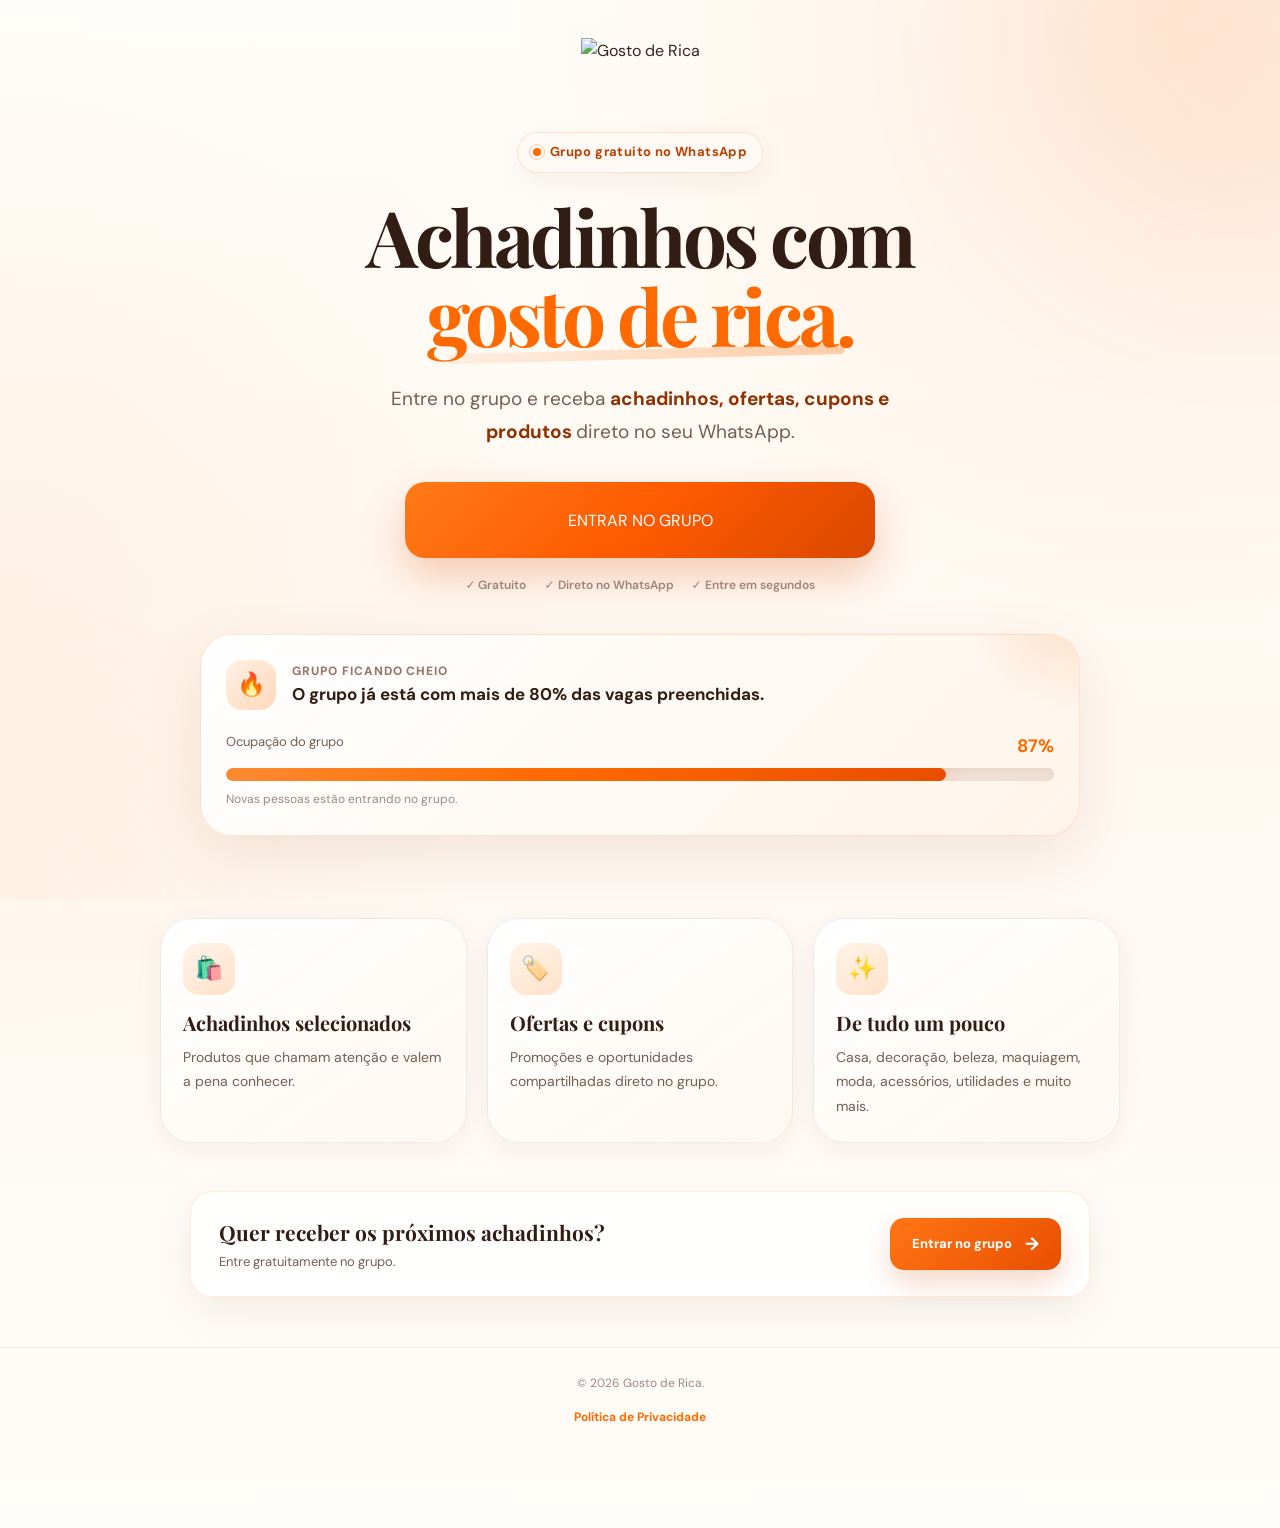
==== commit 133076f4: "Update index.html" ====
--- a/index.html
+++ b/index.html
@@ -243,47 +243,15 @@
         <div class="hero-cta-wrapper">
 
           <a
-            href="#"
-            class="cta-button whatsapp-button"
-            data-whatsapp-cta
-            data-cta-location="hero"
-          >
-
-            <span class="cta-icon">
-
-              <svg
-                viewBox="0 0 24 24"
-                aria-hidden="true"
-              >
-
-                <path
-                  fill="currentColor"
-                  d="M12.04 2C6.52 2 2.05 6.48 2.05 12c0 1.76.46 3.48 1.33 4.99L2 22l5.14-1.35A9.96 9.96 0 0 0 12.04 22C17.56 22 22 17.52 22 12S17.56 2 12.04 2Zm0 18.18c-1.55 0-3.07-.42-4.39-1.22l-.31-.18-3.05.8.81-2.97-.2-.31A8.14 8.14 0 0 1 3.87 12c0-4.51 3.66-8.18 8.17-8.18 4.5 0 8.15 3.67 8.15 8.18 0 4.51-3.65 8.18-8.15 8.18Z"
-                />
-
-              </svg>
-
-            </span>
-
-
-            <span class="cta-copy">
-
-              <strong>
-                Quero entrar no grupo
-              </strong>
-
-              <small>
-                É grátis
-              </small>
-
-            </span>
-
-
-            <span class="cta-arrow">
-              →
-            </span>
-
-          </a>
+  href="#"
+  class="cta-button whatsapp-button cta-button-strong"
+  data-whatsapp-cta
+  data-cta-location="hero"
+>
+  <span class="cta-main-text">
+    ENTRAR NO GRUPO
+  </span>
+</a>
 
         </div>
 
--- a/style.css
+++ b/style.css
@@ -2711,3 +2711,276 @@
   }
 
 }
+/* =========================================================
+   LANDING COMPACTA
+========================================================= */
+
+.hero-compact {
+
+  padding-bottom: 38px;
+
+}
+
+
+.hero-compact .hero-container {
+
+  max-width: 760px;
+
+}
+
+
+.hero-compact .hero-title {
+
+  max-width: 720px;
+
+}
+
+
+.hero-compact .hero-description {
+
+  max-width: 580px;
+
+}
+
+
+.compact-benefits {
+
+  padding:
+    42px
+    0
+    48px;
+
+}
+
+
+.compact-benefits .benefits-grid {
+
+  max-width: 960px;
+
+  margin-inline: auto;
+
+}
+
+
+.compact-benefits .benefit-card {
+
+  padding:
+    24px
+    22px;
+
+}
+
+
+.compact-benefits .benefit-icon {
+
+  margin-bottom: 15px;
+
+}
+
+
+.compact-benefits .benefit-card h3 {
+
+  font-size: 20px;
+
+}
+
+
+.compact-final-section {
+
+  padding:
+    0
+    0
+    50px;
+
+}
+
+
+.compact-final-card {
+
+  display: flex;
+
+  align-items: center;
+  justify-content: space-between;
+
+  gap: 24px;
+
+  max-width: 900px;
+
+  margin-inline: auto;
+
+  padding:
+    24px
+    28px;
+
+  border:
+    1px solid
+    rgba(255, 106, 0, 0.14);
+
+  border-radius: 22px;
+
+  background:
+    rgba(255, 255, 255, 0.9);
+
+  box-shadow:
+    0 15px 40px
+    rgba(103, 49, 17, 0.08);
+
+}
+
+
+.compact-final-copy {
+
+  display: flex;
+  flex-direction: column;
+
+}
+
+
+.compact-final-copy strong {
+
+  font-family:
+    var(--font-display);
+
+  font-size: 21px;
+
+  color:
+    var(--brown-900);
+
+}
+
+
+.compact-final-copy span {
+
+  margin-top: 2px;
+
+  font-size: 13px;
+
+  color:
+    var(--text-secondary);
+
+}
+
+
+.compact-final-button {
+
+  display: inline-flex;
+
+  align-items: center;
+  justify-content: center;
+
+  gap: 13px;
+
+  flex-shrink: 0;
+
+  min-height: 52px;
+
+  padding:
+    10px
+    22px;
+
+  border-radius: 14px;
+
+  font-size: 13px;
+  font-weight: 800;
+
+  color: #ffffff;
+
+  background:
+
+    linear-gradient(
+      135deg,
+      #ff7515,
+      #e94f00
+    );
+
+  box-shadow:
+
+    0 12px 28px
+    rgba(220, 73, 0, 0.22);
+
+}
+
+
+.compact-final-button span {
+
+  font-size: 18px;
+
+}
+
+
+.compact-footer {
+
+  padding:
+    25px
+    0
+    100px;
+
+}
+
+
+@media (
+  max-width: 640px
+) {
+
+  .hero-compact {
+
+    padding-bottom: 30px;
+
+  }
+
+
+  .compact-benefits {
+
+    padding:
+      30px
+      0
+      35px;
+
+  }
+
+
+  .compact-benefits .benefit-card {
+
+    padding:
+      20px;
+
+  }
+
+
+  .compact-final-section {
+
+    padding-bottom: 35px;
+
+  }
+
+
+  .compact-final-card {
+
+    flex-direction: column;
+
+    align-items: stretch;
+
+    gap: 16px;
+
+    padding:
+      20px;
+
+    text-align: center;
+
+  }
+
+
+  .compact-final-copy strong {
+
+    font-size: 19px;
+
+  }
+
+
+  .compact-final-button {
+
+    width: 100%;
+
+  }
+
+}
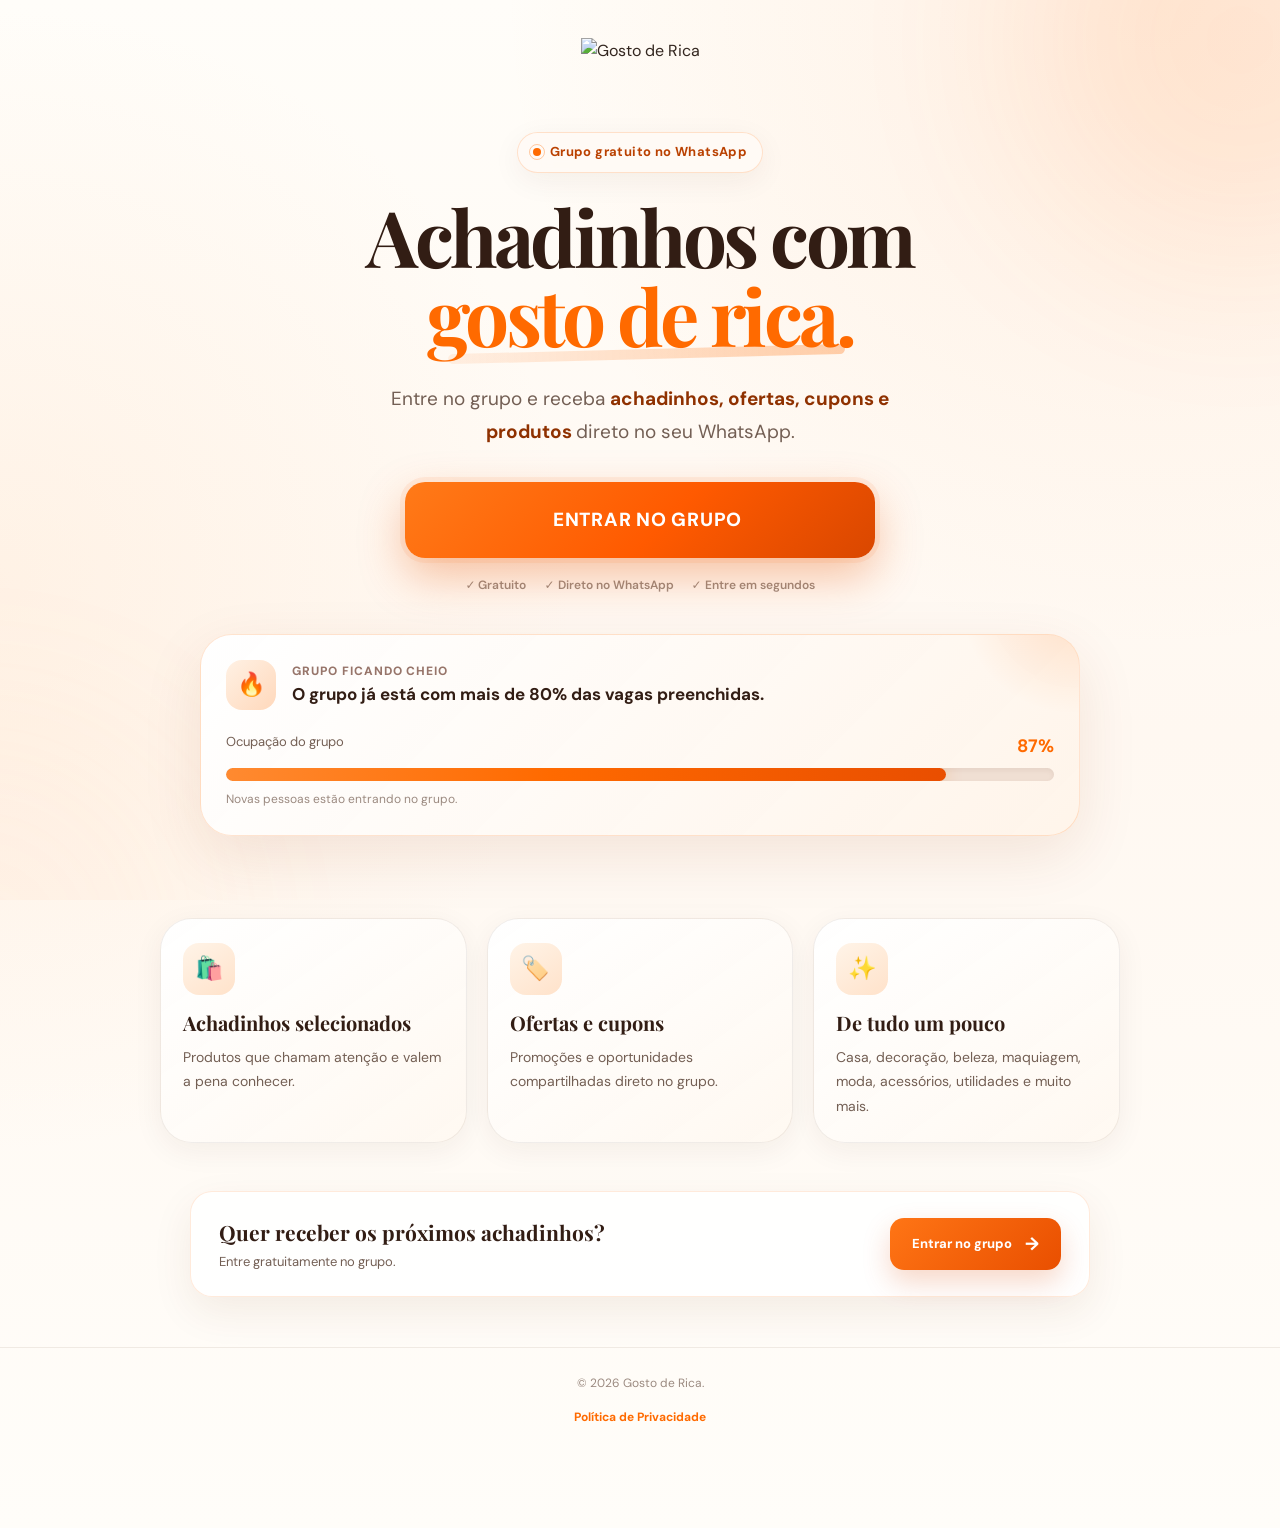
==== commit 6005169d: "Update index.html" ====
--- a/index.html
+++ b/index.html
@@ -242,15 +242,31 @@
 
         <div class="hero-cta-wrapper">
 
-          <a
+         <a
   href="#"
   class="cta-button whatsapp-button cta-button-strong"
   data-whatsapp-cta
   data-cta-location="hero"
 >
+
+  <span class="cta-whatsapp-icon">
+
+    <svg
+      viewBox="0 0 24 24"
+      aria-hidden="true"
+    >
+      <path
+        fill="currentColor"
+        d="M12.04 2C6.52 2 2.05 6.48 2.05 12c0 1.76.46 3.48 1.33 4.99L2 22l5.14-1.35A9.96 9.96 0 0 0 12.04 22C17.56 22 22 17.52 22 12S17.56 2 12.04 2Zm0 18.18c-1.55 0-3.07-.42-4.39-1.22l-.31-.18-3.05.8.81-2.97-.2-.31A8.14 8.14 0 0 1 3.87 12c0-4.51 3.66-8.18 8.17-8.18 4.5 0 8.15 3.67 8.15 8.18 0 4.51-3.65 8.18-8.15 8.18Zm4.48-6.12c-.25-.13-1.46-.72-1.69-.8-.22-.09-.39-.13-.55.12-.16.25-.63.8-.77.96-.14.17-.28.19-.53.07-.25-.13-1.04-.38-1.98-1.22-.73-.65-1.23-1.46-1.37-1.71-.14-.25-.02-.38.11-.5.11-.11.25-.29.37-.43.13-.15.17-.25.25-.42.08-.17.04-.32-.02-.44-.06-.13-.55-1.33-.75-1.82-.2-.48-.4-.41-.55-.42h-.47c-.16 0-.43.06-.65.31-.22.25-.86.84-.86 2.05s.88 2.38 1 2.54c.13.17 1.73 2.64 4.19 3.7.59.25 1.04.4 1.4.51.59.19 1.12.16 1.54.1.47-.07 1.46-.6 1.67-1.18.2-.58.2-1.08.14-1.18-.06-.1-.22-.16-.47-.28Z"
+      />
+    </svg>
+
+  </span>
+
   <span class="cta-main-text">
     ENTRAR NO GRUPO
   </span>
+
 </a>
 
         </div>
--- a/style.css
+++ b/style.css
@@ -2984,3 +2984,87 @@
   }
 
 }
+/* =========================================================
+   CTA PRINCIPAL MAIS FORTE
+========================================================= */
+
+.cta-button-strong {
+
+  min-height: 76px;
+
+  padding:
+    18px
+    28px;
+
+  border-radius: 20px;
+
+  background:
+
+    linear-gradient(
+      135deg,
+      #ff7a18 0%,
+      #ff5a00 55%,
+      #d94700 100%
+    );
+
+  box-shadow:
+
+    0 18px 45px
+    rgba(230, 83, 0, 0.34),
+
+    0 0 0 5px
+    rgba(255, 106, 0, 0.08);
+
+}
+
+
+.cta-button-strong:hover {
+
+  transform:
+    translateY(-3px)
+    scale(1.01);
+
+  box-shadow:
+
+    0 24px 60px
+    rgba(230, 83, 0, 0.40),
+
+    0 0 0 7px
+    rgba(255, 106, 0, 0.10);
+
+}
+
+
+.cta-main-text {
+
+  width: 100%;
+
+  text-align: center;
+
+  font-size: 19px;
+  font-weight: 800;
+
+  letter-spacing: 0.04em;
+
+  color: #ffffff;
+
+}
+
+
+@media (
+  max-width: 640px
+) {
+
+  .cta-button-strong {
+
+    min-height: 70px;
+
+  }
+
+  .cta-main-text {
+
+    font-size: 17px;
+
+  }
+
+}
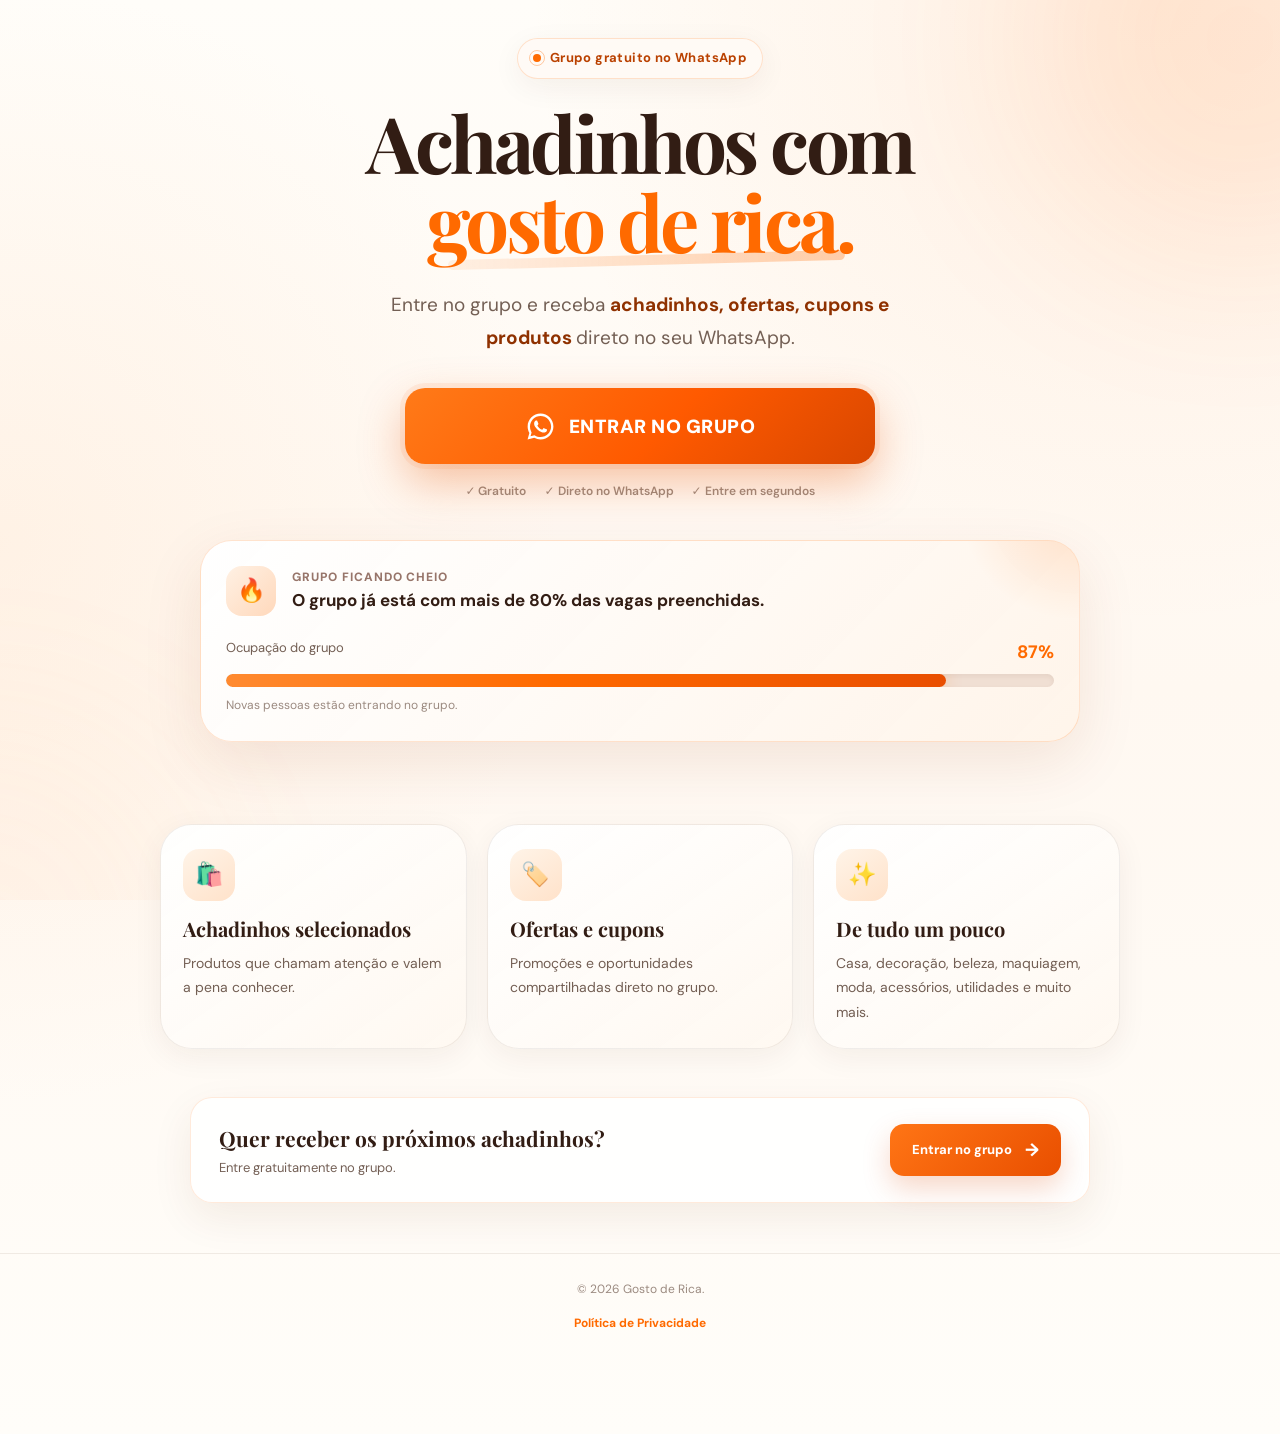
==== commit 72e6fb6f: "Update index.html" ====
--- a/index.html
+++ b/index.html
@@ -180,19 +180,6 @@
     >
 
       <div class="container hero-container">
-
-
-        <!-- LOGO -->
-
-        <div class="brand">
-
-          <img
-            src="assets/logo.webp"
-            alt="Gosto de Rica"
-            class="brand-logo"
-          >
-
-        </div>
 
 
 
--- a/style.css
+++ b/style.css
@@ -3068,3 +3068,110 @@
   }
 
 }
+/* =========================================================
+   CTA WHATSAPP FORTE
+========================================================= */
+
+.cta-button-strong {
+
+  position: relative;
+
+  display: flex;
+  align-items: center;
+  justify-content: center;
+
+  gap: 13px;
+
+  min-height: 76px;
+
+  padding:
+    18px
+    30px;
+
+  border-radius: 20px;
+
+}
+
+
+/* TEXTO */
+
+.cta-button-strong .cta-main-text {
+
+  width: auto;
+
+  font-size: 19px;
+
+  font-weight: 900;
+
+  line-height: 1;
+
+  letter-spacing: 0.025em;
+
+  color: #ffffff;
+
+  text-align: center;
+
+}
+
+
+/* ÍCONE WHATSAPP */
+
+.cta-whatsapp-icon {
+
+  display: flex;
+  align-items: center;
+  justify-content: center;
+
+  width: 31px;
+  height: 31px;
+
+  flex-shrink: 0;
+
+  color: #ffffff;
+
+}
+
+
+.cta-whatsapp-icon svg {
+
+  width: 31px;
+  height: 31px;
+
+  display: block;
+
+  fill: currentColor;
+
+}
+
+
+/* MOBILE */
+
+@media (max-width: 640px) {
+
+  .cta-button-strong {
+
+    min-height: 72px;
+
+    gap: 11px;
+
+  }
+
+
+  .cta-button-strong .cta-main-text {
+
+    font-size: 18px;
+
+    font-weight: 900;
+
+  }
+
+
+  .cta-whatsapp-icon,
+  .cta-whatsapp-icon svg {
+
+    width: 29px;
+    height: 29px;
+
+  }
+
+}
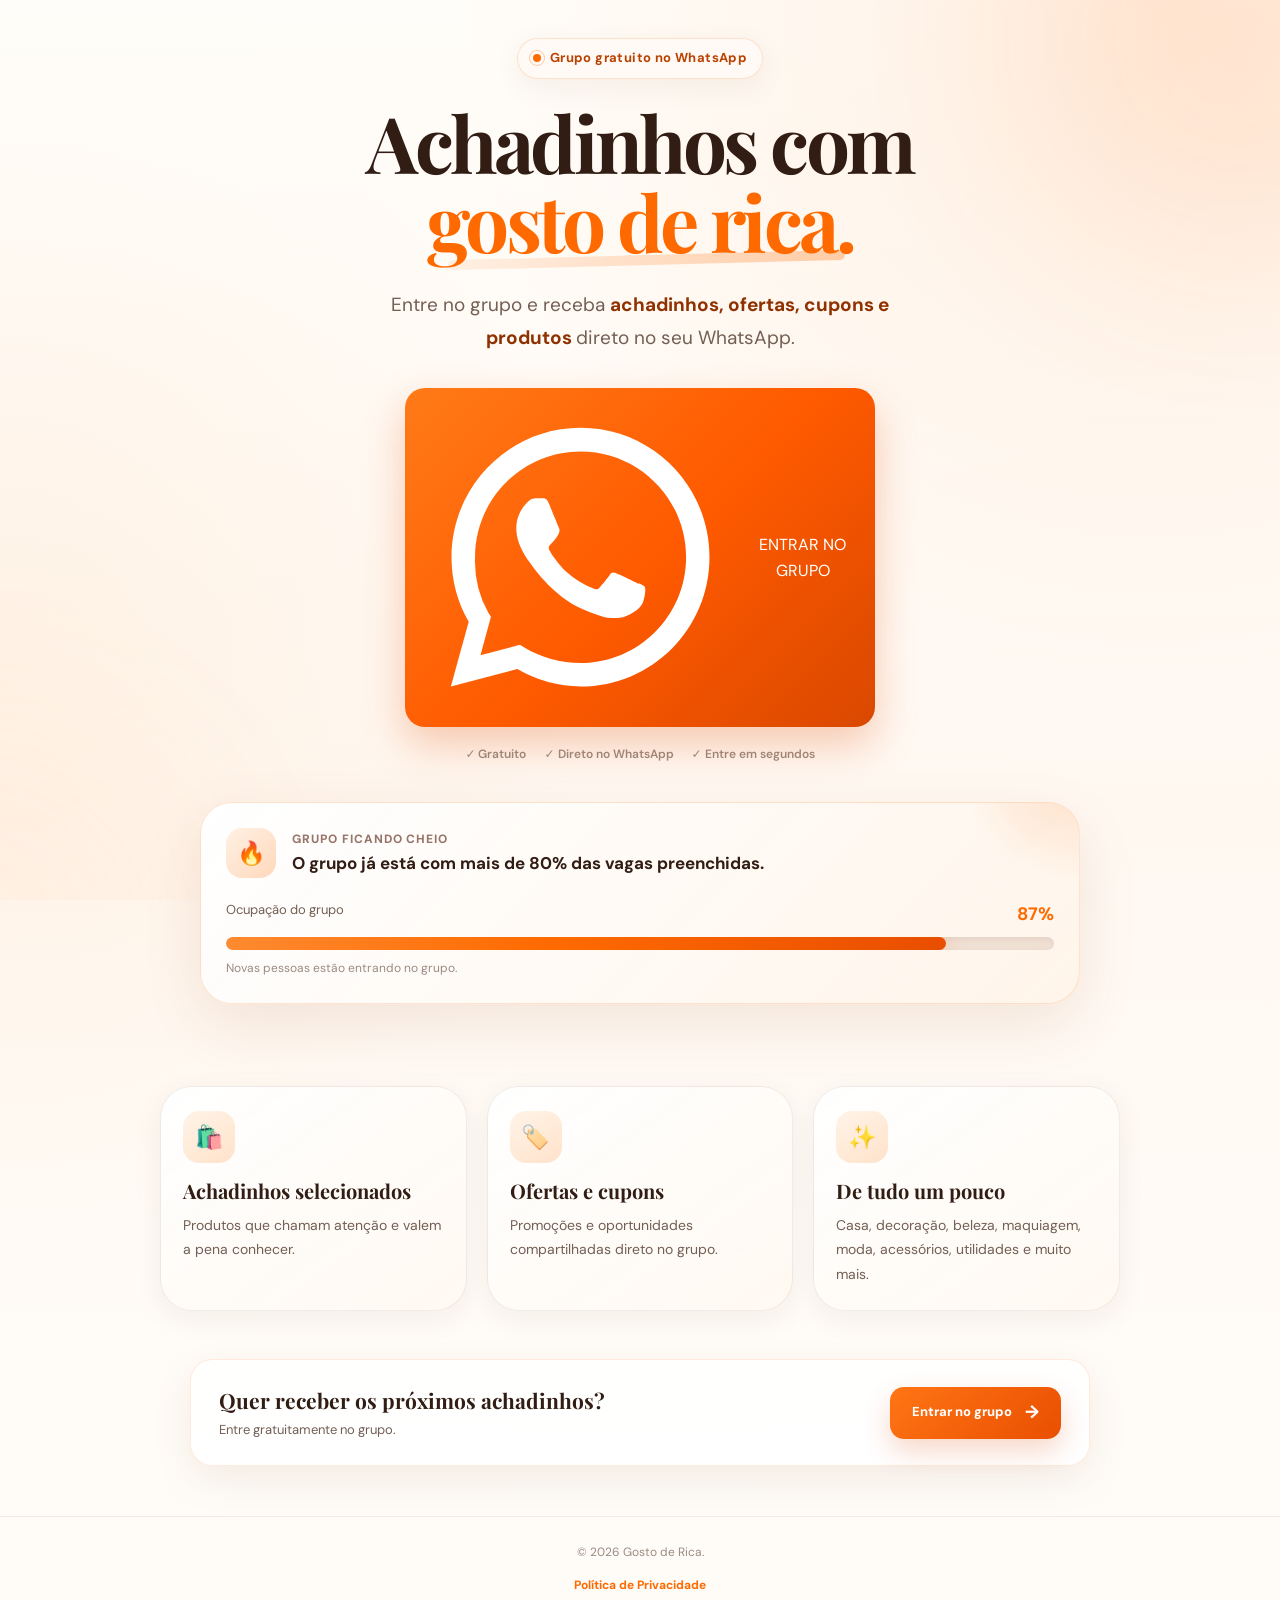
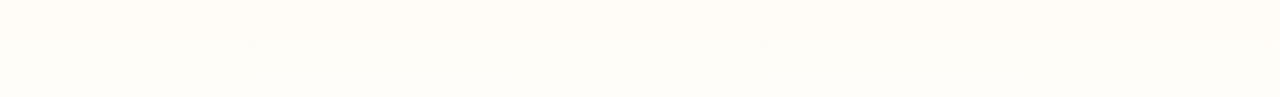
==== commit 6042bf71: "Update index.html" ====
--- a/index.html
+++ b/index.html
@@ -73,7 +73,7 @@
   >
 
   <link
-    href="https://fonts.googleapis.com/css2?family=DM+Sans:wght@400;500;600;700&family=Playfair+Display:wght@600;700&display=swap"
+    href="https://fonts.googleapis.com/css2?family=DM+Sans:wght@400;500;600;700;800;900&family=Playfair+Display:wght@600;700&display=swap"
     rel="stylesheet"
   >
 
@@ -231,31 +231,27 @@
 
          <a
   href="#"
-  class="cta-button whatsapp-button cta-button-strong"
+  class="cta-button whatsapp-button cta-button-main"
   data-whatsapp-cta
   data-cta-location="hero"
 >
 
-  <span class="cta-whatsapp-icon">
-
-    <svg
-      viewBox="0 0 24 24"
-      aria-hidden="true"
-    >
-      <path
-        fill="currentColor"
-        d="M12.04 2C6.52 2 2.05 6.48 2.05 12c0 1.76.46 3.48 1.33 4.99L2 22l5.14-1.35A9.96 9.96 0 0 0 12.04 22C17.56 22 22 17.52 22 12S17.56 2 12.04 2Zm0 18.18c-1.55 0-3.07-.42-4.39-1.22l-.31-.18-3.05.8.81-2.97-.2-.31A8.14 8.14 0 0 1 3.87 12c0-4.51 3.66-8.18 8.17-8.18 4.5 0 8.15 3.67 8.15 8.18 0 4.51-3.65 8.18-8.15 8.18Zm4.48-6.12c-.25-.13-1.46-.72-1.69-.8-.22-.09-.39-.13-.55.12-.16.25-.63.8-.77.96-.14.17-.28.19-.53.07-.25-.13-1.04-.38-1.98-1.22-.73-.65-1.23-1.46-1.37-1.71-.14-.25-.02-.38.11-.5.11-.11.25-.29.37-.43.13-.15.17-.25.25-.42.08-.17.04-.32-.02-.44-.06-.13-.55-1.33-.75-1.82-.2-.48-.4-.41-.55-.42h-.47c-.16 0-.43.06-.65.31-.22.25-.86.84-.86 2.05s.88 2.38 1 2.54c.13.17 1.73 2.64 4.19 3.7.59.25 1.04.4 1.4.51.59.19 1.12.16 1.54.1.47-.07 1.46-.6 1.67-1.18.2-.58.2-1.08.14-1.18-.06-.1-.22-.16-.47-.28Z"
-      />
-    </svg>
-
-  </span>
-
-  <span class="cta-main-text">
+  <svg
+    class="cta-main-whatsapp"
+    viewBox="0 0 24 24"
+    aria-hidden="true"
+  >
+    <path
+      fill="currentColor"
+      d="M12.04 2C6.52 2 2.05 6.48 2.05 12c0 1.76.46 3.48 1.33 4.99L2 22l5.14-1.35A9.96 9.96 0 0 0 12.04 22C17.56 22 22 17.52 22 12S17.56 2 12.04 2Zm0 18.18c-1.55 0-3.07-.42-4.39-1.22l-.31-.18-3.05.8.81-2.97-.2-.31A8.14 8.14 0 0 1 3.87 12c0-4.51 3.66-8.18 8.17-8.18 4.5 0 8.15 3.67 8.15 8.18 0 4.51-3.65 8.18-8.15 8.18Zm4.48-6.12c-.25-.13-1.46-.72-1.69-.8-.22-.09-.39-.13-.55.12-.16.25-.63.8-.77.96-.14.17-.28.19-.53.07-.25-.13-1.04-.38-1.98-1.22-.73-.65-1.23-1.46-1.37-1.71-.14-.25-.02-.38.11-.5.11-.11.25-.29.37-.43.13-.15.17-.25.25-.42.08-.17.04-.32-.02-.44-.06-.13-.55-1.33-.75-1.82-.2-.48-.4-.41-.55-.42h-.47c-.16 0-.43.06-.65.31-.22.25-.86.84-.86 2.05s.88 2.38 1 2.54c.13.17 1.73 2.64 4.19 3.7.59.25 1.04.4 1.4.51.59.19 1.12.16 1.54.1.47-.07 1.46-.6 1.67-1.18.2-.58.2-1.08.14-1.18-.06-.1-.22-.16-.47-.28Z"
+    />
+  </svg>
+
+  <span>
     ENTRAR NO GRUPO
   </span>
 
 </a>
-
         </div>
 
 
